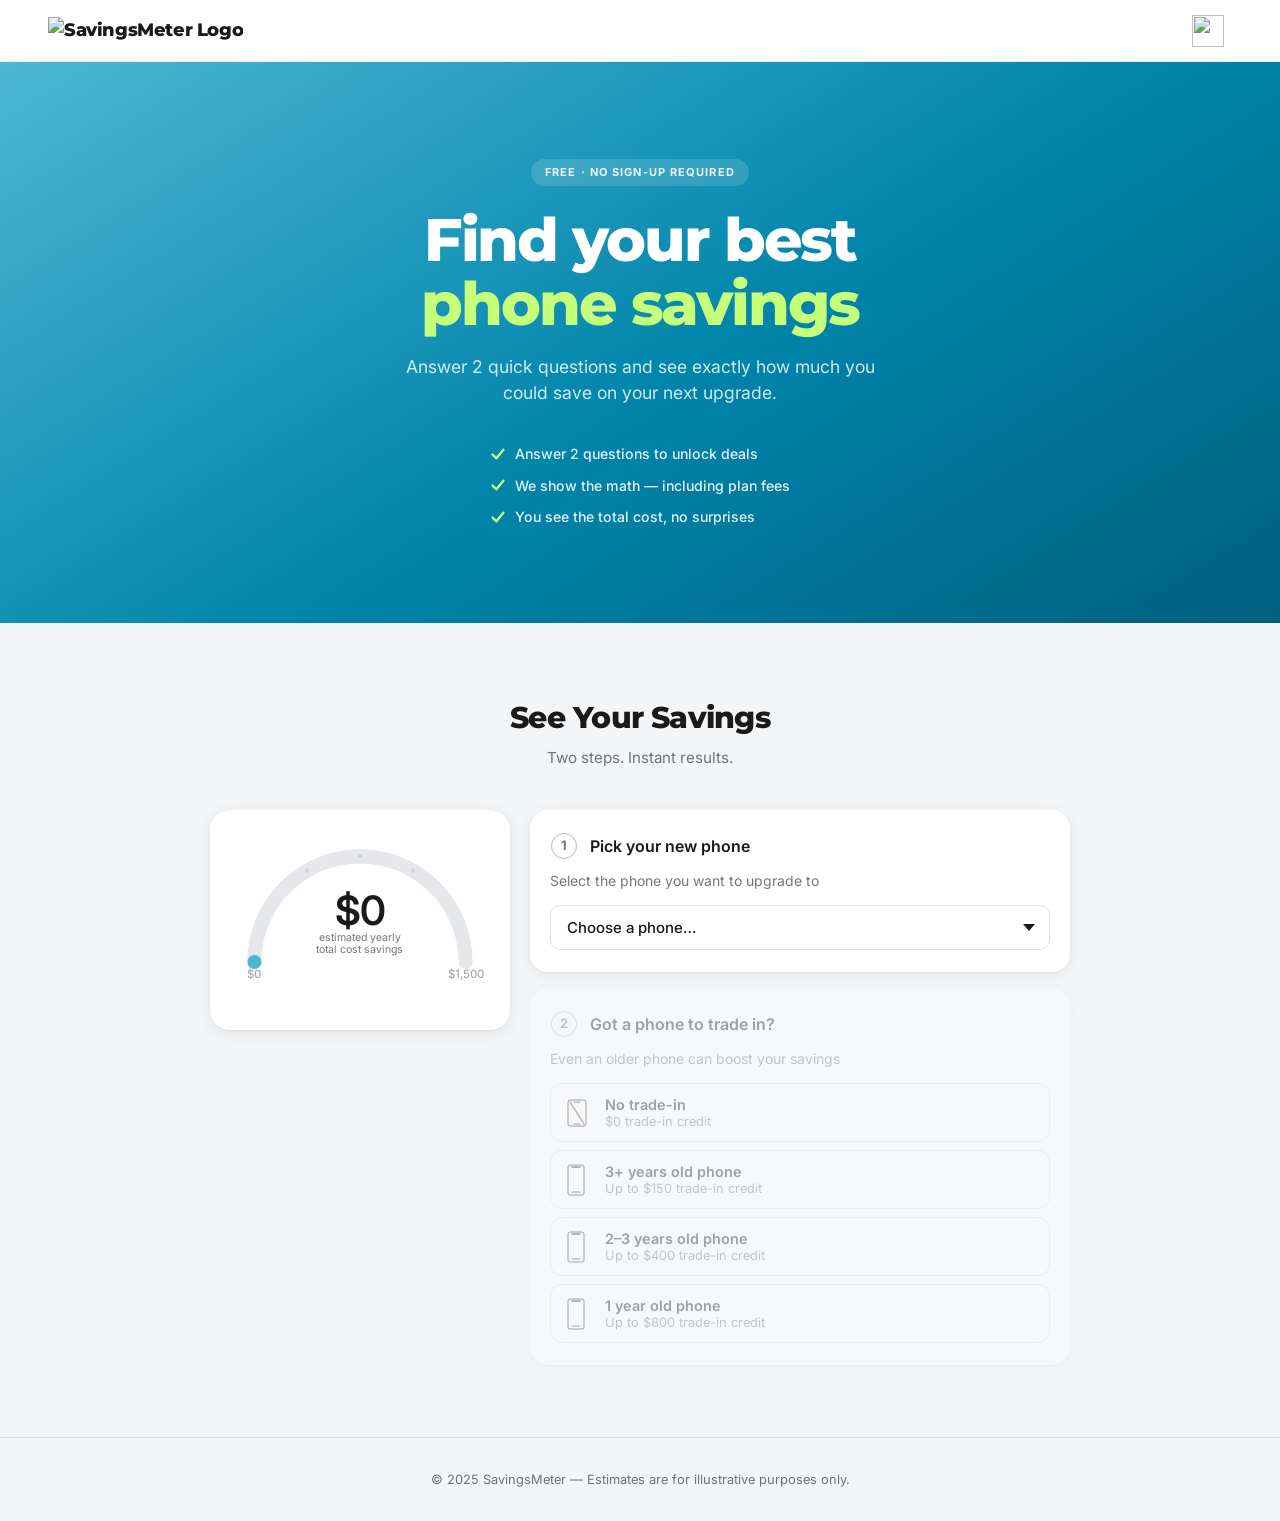
==== index.html @ 35123037 "Refactor index.html for clarity and maintainability" ====
<!DOCTYPE html>
<html lang="en">
<head>
  <meta charset="UTF-8">
  <meta name="viewport" content="width=device-width, initial-scale=1.0">
  <title>SavingsMeter — Find Your Best Phone Deal</title>
  <link href="https://fonts.googleapis.com/css2?family=Montserrat:wght@700;800&family=Inter:wght@400;500;600&display=swap" rel="stylesheet">
  <style>
    /* --- Reset & tokens -------------------------------------------------- */
    *, *::before, *::after { box-sizing: border-box; margin: 0; padding: 0; }

    :root {
      --color-blue-deep:   #006080;
      --color-blue-dark:   #0084aa;
      --color-blue-mid:    #279EC0;
      --color-blue-light:  #4CB7D5;
      --color-lime:        #c8ff7a;
      --color-ink:         #1a1a1a;
      --color-ink-muted:   rgba(26, 26, 26, 0.6);
      --color-ink-faint:   rgba(26, 26, 26, 0.38);
      --color-ink-border:  rgba(26, 26, 26, 0.3);
      --color-white:       #ffffff;
      --color-white-14:    rgba(255, 255, 255, 0.14);
      --color-white-82:    rgba(255, 255, 255, 0.82);
      --color-white-88:    rgba(255, 255, 255, 0.88);
      --color-white-90:    rgba(255, 255, 255, 0.9);
      --color-bg:          #f3f5f7;
      --color-border:      #dde0e6;
      --color-gray-200:    #e5e7eb;
      --color-gray-300:    #d1d5db;
      --color-red:         #cc4444;
      --color-amber:       #fbbf24;
      --color-trade-hover: #f0fafd;
      --color-trade-active:#eef8fc;
      --color-line-faint:  rgba(0, 0, 0, 0.07);
      --color-shadow:      rgba(0, 0, 0, 0.82);
      --shadow-card:       0 2px 16px rgba(0, 0, 0, 0.07), 0 1px 3px rgba(0, 0, 0, 0.04);
      --shadow-cta:        4px 8px 0 0 var(--color-shadow);
      --shadow-cta-hover:  4px 10px 0 0 var(--color-shadow);
      --shadow-cta-active: 2px 4px 0 0 var(--color-shadow);
      --radius-card:       20px;
      --radius-panel:      18px;
      --radius-btn:        40px;
    }

    html { scroll-behavior: smooth; }

    body {
      font-family: 'Inter', -apple-system, BlinkMacSystemFont, 'Segoe UI', sans-serif;
      background: var(--color-bg);
      color: var(--color-ink);
      line-height: 1.5;
      -webkit-font-smoothing: antialiased;
    }

    /* --- SVG sprite ------------------------------------------------------ */
    .svg-sprite {
      position: absolute;
      width: 0;
      height: 0;
      overflow: hidden;
    }

    /* --- Navbar ---------------------------------------------------------- */
    .navbar {
      position: sticky;
      top: 0;
      z-index: 100;
      height: 62px;
      background: var(--color-white-88);
      backdrop-filter: blur(18px);
      -webkit-backdrop-filter: blur(18px);
      border-bottom: 1px solid var(--color-line-faint);
      display: flex;
      align-items: center;
      justify-content: space-between;
      padding: 0 clamp(1.25rem, 5vw, 3rem);
    }

    .navbar-brand {
      font-family: 'Montserrat', sans-serif;
      font-weight: 800;
      font-size: 18px;
      color: var(--color-ink);
      text-decoration: none;
      letter-spacing: -0.4px;
    }

    .navbar-brand-img {
      max-width: 180px;
      width: 100%;
      display: inline-block;
      vertical-align: middle;
    }

    @media (min-width: 768px) {
      .navbar-brand-img { max-width: 230px; }
    }

    .navbar-menu {
      background: none;
      border: none;
      padding: 0 8px;
      cursor: pointer;
      text-decoration: none;
      transition: background 0.2s, transform 0.15s;
    }

    .navbar-menu:hover { transform: translateY(-1px); }

    .navbar-menu-icon {
      width: 32px;
      height: 32px;
      display: block;
    }

    /* --- Hero ------------------------------------------------------------ */
    .hero {
      background: linear-gradient(
        148deg,
        var(--color-blue-light) 0%,
        var(--color-blue-dark) 55%,
        var(--color-blue-deep) 100%
      );
      padding: clamp(3.5rem, 9vw, 6rem) clamp(1.25rem, 5vw, 3rem);
      text-align: center;
    }

    .hero-kicker {
      display: inline-block;
      background: var(--color-white-14);
      color: var(--color-white-90);
      font-size: 11px;
      font-weight: 700;
      letter-spacing: 0.1em;
      text-transform: uppercase;
      padding: 5px 14px;
      border-radius: 99px;
      margin-bottom: 1.4rem;
    }

    .hero-title {
      font-family: 'Montserrat', sans-serif;
      font-weight: 800;
      font-size: clamp(2.2rem, 6.5vw, 3.75rem);
      color: var(--color-white);
      letter-spacing: -0.035em;
      line-height: 1.07;
      margin-bottom: 1.1rem;
    }

    .hero-title-accent { color: var(--color-lime); }

    .hero-lede {
      font-size: clamp(0.95rem, 2.2vw, 1.1rem);
      color: var(--color-white-82);
      max-width: 480px;
      margin: 0 auto 2.25rem;
    }

    .hero-list {
      display: inline-flex;
      flex-direction: column;
      gap: 0.65rem;
      align-items: flex-start;
      list-style: none;
    }

    .hero-item {
      display: flex;
      align-items: center;
      gap: 10px;
      font-size: 0.88rem;
      font-weight: 500;
      color: var(--color-white-90);
    }

    .hero-item-icon {
      flex-shrink: 0;
      color: var(--color-lime);
    }

    .visually-hidden {
      position: absolute;
      width: 1px;
      height: 1px;
      padding: 0;
      margin: -1px;
      overflow: hidden;
      clip: rect(0, 0, 0, 0);
      white-space: nowrap;
      border: 0;
    }

    /* --- Calculator section --------------------------------------------- */
    .calculator {
      max-width: 940px;
      margin: 0 auto;
      padding: clamp(2.5rem, 6vw, 4.5rem) clamp(1.25rem, 4vw, 2.5rem);
    }

    .calculator-head {
      text-align: center;
      margin-bottom: 2.5rem;
    }

    .calculator-head h2 {
      font-family: 'Montserrat', sans-serif;
      font-weight: 800;
      font-size: clamp(1.4rem, 3.5vw, 1.9rem);
      color: var(--color-ink);
      letter-spacing: -0.025em;
      margin-bottom: 0.4rem;
    }

    .calculator-head p {
      font-size: 0.95rem;
      color: var(--color-ink-muted);
    }

    .calculator-grid {
      display: grid;
      grid-template-columns: 300px 1fr;
      gap: 1.25rem;
      align-items: start;
    }

    @media (max-width: 680px) {
      .calculator-grid { grid-template-columns: 1fr; }
    }

    /* --- Savings meter --------------------------------------------------- */
    .meter {
      position: relative;
      background: var(--color-white);
      border-radius: var(--radius-card);
      padding: 20px 18px 14px;
      box-shadow: var(--shadow-card);
      overflow: hidden;
    }

    .meter.is-pulsing::after {
      content: '';
      position: absolute;
      inset: 0;
      border-radius: var(--radius-card);
      pointer-events: none;
      box-shadow: inset 0 0 0 2px var(--color-blue-dark);
      animation: pulseRing 0.9s ease-out;
    }

    .meter svg { width: 100%; display: block; }

    #fillArc {
      stroke-dasharray: 0 377;
      transition: stroke-dasharray 0.9s cubic-bezier(0.34, 1.3, 0.5, 1);
    }

    .meter-num {
      font-family: 'Inter', sans-serif;
      font-size: 46px;
      font-weight: 600;
      fill: var(--color-ink);
      letter-spacing: -0.03em;
    }

    .meter-caption {
      font-family: 'Inter', sans-serif;
      font-size: 12px;
      fill: var(--color-ink-muted);
    }

    .meter-range {
      font-family: 'Inter', sans-serif;
      font-size: 13px;
      font-weight: 500;
      fill: var(--color-ink-faint);
    }

    .meter-footer {
      height: 36px;
      display: flex;
      align-items: center;
      justify-content: center;
    }

    .meter-badge {
      display: none;
      padding: 7px 16px;
      border-radius: 99px;
      background: var(--color-lime);
      color: var(--color-ink);
      font-size: 12px;
      font-weight: 700;
      letter-spacing: 0.01em;
    }

    .meter-badge.is-visible {
      display: inline-flex;
      align-items: center;
      gap: 6px;
      animation: pop 0.5s cubic-bezier(0.34, 1.56, 0.64, 1);
    }

    /* --- Step stack & panels --------------------------------------------- */
    .step-stack {
      display: flex;
      flex-direction: column;
      gap: 1rem;
    }

    .step {
      background: var(--color-white);
      border-radius: var(--radius-panel);
      padding: 22px 20px;
      box-shadow: var(--shadow-card);
      transition: opacity 0.3s, filter 0.3s;
    }

    .step.is-locked {
      opacity: 0.38;
      pointer-events: none;
      filter: saturate(0.35);
    }

    .step-head {
      display: flex;
      align-items: center;
      gap: 12px;
      margin-bottom: 10px;
    }

    .step-marker {
      width: 28px;
      height: 28px;
      flex-shrink: 0;
      display: flex;
      align-items: center;
      justify-content: center;
      color: var(--color-blue-dark);
    }

    .step-marker-num {
      width: 26px;
      height: 26px;
      border-radius: 50%;
      border: 1.5px solid var(--color-ink-border);
      display: flex;
      align-items: center;
      justify-content: center;
      font-size: 13px;
      font-weight: 700;
      color: var(--color-ink-muted);
    }

    .step-marker-check { display: none; }

    .step-marker.is-complete .step-marker-num { display: none; }
    .step-marker.is-complete .step-marker-check { display: block; }

    .step-title {
      font-size: 1rem;
      font-weight: 600;
      color: var(--color-ink);
    }

    .step-hint {
      font-size: 0.875rem;
      color: var(--color-ink-muted);
      margin-bottom: 14px;
    }

    .phone-select {
      width: 100%;
      font-size: 15px;
      padding: 12px 40px 12px 16px;
      border-radius: 10px;
      border: 1.5px solid var(--color-border);
      background: var(--color-white);
      color: var(--color-ink);
      font-family: 'Inter', sans-serif;
      font-weight: 500;
      cursor: pointer;
      appearance: none;
      background-image: url("data:image/svg+xml;charset=UTF-8,%3csvg xmlns='http://www.w3.org/2000/svg' width='12' height='7' viewBox='0 0 12 7'%3e%3cpath fill='%231a1a1a' d='M6 7L0 0h12z'/%3e%3c/svg%3e");
      background-repeat: no-repeat;
      background-position: right 14px center;
      transition: border-color 0.2s;
    }

    .phone-select:focus {
      border-color: var(--color-blue-dark);
      outline: none;
    }

    /* --- Trade-in options ------------------------------------------------ */
    .trade-list {
      display: flex;
      flex-direction: column;
      gap: 8px;
    }

    .trade-option {
      display: flex;
      align-items: center;
      gap: 16px;
      padding: 12px 16px;
      border: 1.5px solid var(--color-border);
      border-radius: 12px;
      background: var(--color-white);
      cursor: pointer;
      text-align: left;
      font-family: 'Inter', sans-serif;
      transition: border-color 0.18s, background 0.18s;
    }

    .trade-option:hover {
      border-color: var(--color-blue-mid);
      background: var(--color-trade-hover);
    }

    .trade-option.is-selected {
      border-color: var(--color-blue-dark);
      border-width: 2px;
      background: var(--color-trade-active);
    }

    .trade-option-icon {
      width: 22px;
      flex-shrink: 0;
      color: var(--color-ink);
    }

    .trade-option-icon svg {
      width: 18px;
      height: 32px;
      display: block;
    }

    .trade-option-icon--wide svg {
      width: 20px;
      height: 28px;
    }

    .trade-option-body {
      display: flex;
      flex-direction: column;
      gap: 1px;
    }

    .trade-option-title {
      font-size: 0.9rem;
      font-weight: 600;
      color: var(--color-ink);
    }

    .trade-option-meta {
      font-size: 0.8rem;
      color: var(--color-ink-muted);
    }

    /* --- CTA ------------------------------------------------------------- */
    .cta {
      display: none;
      width: 100%;
      padding: 17px 32px;
      background: var(--color-lime);
      color: var(--color-ink);
      border: none;
      border-radius: var(--radius-btn);
      font-family: 'Inter', sans-serif;
      font-size: 1.05rem;
      font-weight: 700;
      cursor: pointer;
      box-shadow: var(--shadow-cta);
      transition: transform 0.15s, box-shadow 0.15s;
    }

    .cta:hover {
      transform: translateY(-2px);
      box-shadow: var(--shadow-cta-hover);
    }

    .cta:active {
      transform: translateY(0);
      box-shadow: var(--shadow-cta-active);
    }

    .cta.is-visible {
      display: flex;
      align-items: center;
      justify-content: center;
      gap: 10px;
      animation: pop 0.5s cubic-bezier(0.34, 1.56, 0.64, 1);
    }

    .cta-icon {
      color: var(--color-ink);
    }

    /* --- Confetti & footer ----------------------------------------------- */
    .confetti {
      position: absolute;
      width: 8px;
      height: 8px;
      pointer-events: none;
      opacity: 0;
      border-radius: 2px;
    }

    .site-footer {
      border-top: 1px solid var(--color-border);
      padding: 2rem clamp(1.25rem, 5vw, 3rem);
      text-align: center;
      font-size: 0.8rem;
      color: var(--color-ink-muted);
    }

    /* --- Keyframes ------------------------------------------------------- */
    @keyframes pulseRing {
      0%   { opacity: 0; transform: scale(0.985); }
      30%  { opacity: 1; }
      100% { opacity: 0; transform: scale(1.01); }
    }

    @keyframes pop {
      0%   { transform: scale(0.6) translateY(6px); opacity: 0; }
      60%  { transform: scale(1.08) translateY(0); opacity: 1; }
      100% { transform: scale(1); opacity: 1; }
    }
  </style>
</head>
<body>

  <svg class="svg-sprite" xmlns="http://www.w3.org/2000/svg" aria-hidden="true" focusable="false">
    <symbol id="icon-hero-tick" viewBox="0 0 13 13" fill="none">
      <path d="M1.5 7L5 10.5L11.5 2.5" stroke="currentColor" stroke-width="2.2" stroke-linecap="round" stroke-linejoin="round"/>
    </symbol>
    <symbol id="icon-step-done" viewBox="0 0 27 28" fill="none">
      <circle cx="13.5" cy="14" r="12.5" stroke="currentColor" stroke-width="2"/>
      <path d="M8 14.5L12 18.5L19 10" stroke="currentColor" stroke-width="2.5" stroke-linecap="round" stroke-linejoin="round"/>
    </symbol>
    <symbol id="icon-phone-no" viewBox="0 0 20 28" fill="none">
      <rect x="1" y="1" width="18" height="26" rx="2" stroke="var(--color-ink)" stroke-width="1"/>
      <line x1="7" y1="25" x2="13" y2="25" stroke="var(--color-ink)" stroke-width="1" stroke-linecap="round"/>
      <line x1="7" y1="3" x2="13" y2="3" stroke="var(--color-ink)" stroke-width="1" stroke-linecap="round"/>
      <line x1="3" y1="3" x2="17" y2="25" stroke="var(--color-red)" stroke-width="1.5" stroke-linecap="round"/>
    </symbol>
    <symbol id="icon-phone" viewBox="0 0 18 32" fill="none">
      <rect x="1" y="1" width="16" height="30" rx="2" stroke="currentColor" stroke-width="1"/>
      <line x1="5" y1="28" x2="13" y2="28" stroke="currentColor" stroke-width="1" stroke-linecap="round"/>
      <line x1="5" y1="3" x2="13" y2="3" stroke="currentColor" stroke-width="1.5" stroke-linecap="round"/>
    </symbol>
    <symbol id="icon-cta-arrow" viewBox="0 0 24 24" fill="none">
      <path d="M5 12H19M19 12L13 6M19 12L13 18" stroke="currentColor" stroke-width="2.2" stroke-linecap="round" stroke-linejoin="round"/>
    </symbol>
  </svg>

  <nav class="navbar">
    <a href="#" class="navbar-brand">
      <img
        class="navbar-brand-img"
        src="assets/SOW-logo.svg"
        alt="SavingsMeter Logo"
      >
    </a>
    <button type="button" class="navbar-menu" id="menu-btn" aria-label="Open menu">
      <img class="navbar-menu-icon" src="assets/menu.svg" alt="">
    </button>
  </nav>

  <section class="hero">
    <p class="hero-kicker">Free &middot; No sign-up required</p>
    <h1 class="hero-title">
      Find your best<br><span class="hero-title-accent">phone savings</span>
    </h1>
    <p class="hero-lede">
      Answer 2 quick questions and see exactly how much you could save on your next upgrade.
    </p>
    <ul class="hero-list">
      <li class="hero-item">
        <svg class="hero-item-icon" width="14" height="14" aria-hidden="true"><use href="#icon-hero-tick"/></svg>
        Answer 2 questions to unlock deals
      </li>
      <li class="hero-item">
        <svg class="hero-item-icon" width="14" height="14" aria-hidden="true"><use href="#icon-hero-tick"/></svg>
        We show the math — including plan fees
      </li>
      <li class="hero-item">
        <svg class="hero-item-icon" width="14" height="14" aria-hidden="true"><use href="#icon-hero-tick"/></svg>
        You see the total cost, no surprises
      </li>
    </ul>
  </section>

  <section class="calculator" id="calculator">
    <header class="calculator-head">
      <h2>See Your Savings</h2>
      <p>Two steps. Instant results.</p>
    </header>

    <div class="calculator-grid">

      <div class="meter" id="meter">
        <svg viewBox="0 0 300 170" aria-label="Savings meter">
          <defs>
            <linearGradient id="arcGrad" x1="0%" y1="0%" x2="100%" y2="0%">
              <stop offset="0%"   stop-color="var(--color-blue-light)"/>
              <stop offset="40%"  stop-color="var(--color-blue-mid)"/>
              <stop offset="100%" stop-color="var(--color-blue-dark)"/>
            </linearGradient>
          </defs>
          <path d="M 30,150 A 120,120 0 0,1 270,150"
            fill="none" stroke="var(--color-gray-200)" stroke-width="16" stroke-linecap="round"/>
          <path id="fillArc" d="M 30,150 A 120,120 0 0,1 270,150"
            fill="none" stroke="url(#arcGrad)" stroke-width="16" stroke-linecap="round"/>
          <circle cx="90"  cy="46" r="2.5" fill="var(--color-gray-300)"/>
          <circle cx="150" cy="30" r="2.5" fill="var(--color-gray-300)"/>
          <circle cx="210" cy="46" r="2.5" fill="var(--color-gray-300)"/>
          <text id="meterNum" x="150" y="108" text-anchor="middle" class="meter-num">$0</text>
          <text x="150" y="126" text-anchor="middle" class="meter-caption">estimated yearly</text>
          <text x="150" y="140" text-anchor="middle" class="meter-caption">total cost savings</text>
          <text x="30"  y="168" text-anchor="middle" class="meter-range">$0</text>
          <text x="270" y="168" text-anchor="middle" class="meter-range">$1,500</text>
        </svg>
        <div class="meter-footer"><span class="meter-badge" id="meter-badge"></span></div>
      </div>

      <div class="step-stack">

        <section class="step" id="step-phone" aria-labelledby="step-phone-title">
          <div class="step-head">
            <div class="step-marker" id="phone-marker" aria-hidden="true">
              <span class="step-marker-num">1</span>
              <svg class="step-marker-check" width="27" height="28" aria-hidden="true"><use href="#icon-step-done"/></svg>
            </div>
            <h3 class="step-title" id="step-phone-title">Pick your new phone</h3>
          </div>
          <p class="step-hint">Select the phone you want to upgrade to</p>
          <label class="visually-hidden" for="phone-select">Choose a phone</label>
          <select class="phone-select" id="phone-select">
            <option value="" disabled selected>Choose a phone…</option>
            <option value="iphone16pro" data-base="180">Apple iPhone 16 Pro</option>
            <option value="iphone16"    data-base="140">Apple iPhone 16</option>
            <option value="s25ultra"    data-base="170">Samsung Galaxy S25 Ultra</option>
            <option value="s25"         data-base="130">Samsung Galaxy S25</option>
            <option value="pixel9"      data-base="120">Google Pixel 9</option>
          </select>
        </section>

        <section class="step is-locked" id="step-trade" aria-labelledby="step-trade-title">
          <div class="step-head">
            <div class="step-marker" id="trade-marker" aria-hidden="true">
              <span class="step-marker-num">2</span>
              <svg class="step-marker-check" width="27" height="28" aria-hidden="true"><use href="#icon-step-done"/></svg>
            </div>
            <h3 class="step-title" id="step-trade-title">Got a phone to trade in?</h3>
          </div>
          <p class="step-hint">Even an older phone can boost your savings</p>
          <div class="trade-list">
            <button type="button" class="trade-option" data-trade="none" data-value="0">
              <span class="trade-option-icon trade-option-icon--wide" aria-hidden="true">
                <svg><use href="#icon-phone-no"/></svg>
              </span>
              <span class="trade-option-body">
                <span class="trade-option-title">No trade-in</span>
                <span class="trade-option-meta">$0 trade-in credit</span>
              </span>
            </button>
            <button type="button" class="trade-option" data-trade="old" data-value="150">
              <span class="trade-option-icon" aria-hidden="true"><svg><use href="#icon-phone"/></svg></span>
              <span class="trade-option-body">
                <span class="trade-option-title">3+ years old phone</span>
                <span class="trade-option-meta">Up to $150 trade-in credit</span>
              </span>
            </button>
            <button type="button" class="trade-option" data-trade="mid" data-value="400">
              <span class="trade-option-icon" aria-hidden="true"><svg><use href="#icon-phone"/></svg></span>
              <span class="trade-option-body">
                <span class="trade-option-title">2–3 years old phone</span>
                <span class="trade-option-meta">Up to $400 trade-in credit</span>
              </span>
            </button>
            <button type="button" class="trade-option" data-trade="new" data-value="800">
              <span class="trade-option-icon" aria-hidden="true"><svg><use href="#icon-phone"/></svg></span>
              <span class="trade-option-body">
                <span class="trade-option-title">1 year old phone</span>
                <span class="trade-option-meta">Up to $800 trade-in credit</span>
              </span>
            </button>
          </div>
        </section>

        <button type="button" class="cta" id="cta">
          Unlock My Deals
          <svg class="cta-icon" width="22" height="22" aria-hidden="true"><use href="#icon-cta-arrow"/></svg>
        </button>

      </div>
    </div>
  </section>

  <footer class="site-footer">
    <p>&copy; 2025 SavingsMeter &mdash; Estimates are for illustrative purposes only.</p>
  </footer>

  <script>
    const MAX_SAVINGS = 1500;
    const ARC_LEN     = 377;

    const state = {
      phoneBase: 0,
      tradeIn:   null,
      step:      1
    };

    let displayed = 0;

    function calcSavings() {
      if (state.phoneBase === 0) return 0;
      const baseGap    = 240;
      const phoneBonus = state.phoneBase;
      const tradeBoost = state.tradeIn ? state.tradeIn / 3 : 0;
      const step1      = Math.round(baseGap + phoneBonus * 0.7);
      return state.tradeIn === null ? step1 : Math.round(step1 + tradeBoost);
    }

    function animateMeter(target) {
      const meterNum = document.getElementById('meterNum');
      const fillArc  = document.getElementById('fillArc');
      const meter    = document.getElementById('meter');

      meter.classList.remove('is-pulsing');
      void meter.offsetWidth;
      meter.classList.add('is-pulsing');

      const pct = Math.min(target / MAX_SAVINGS, 1);
      fillArc.style.strokeDasharray = (pct * ARC_LEN).toFixed(1) + ' ' + ARC_LEN;

      const from = displayed;
      const diff = target - from;
      const dur  = 900;
      const t0   = performance.now();

      function tick(now) {
        const p    = Math.min((now - t0) / dur, 1);
        const ease = 1 - Math.pow(1 - p, 3);
        meterNum.textContent = '$' + Math.round(from + diff * ease).toLocaleString();
        if (p < 1) requestAnimationFrame(tick);
        else displayed = target;
      }
      requestAnimationFrame(tick);

      setTimeout(() => triggerBadge(state.step), 400);
      spawnConfetti();
    }

    const BADGES = {
      1: 'Savings unlocked!',
      2: 'Trade-in boost activated'
    };

    function triggerBadge(step) {
      const el = document.getElementById('meter-badge');
      el.textContent = BADGES[step] || '';
      el.classList.remove('is-visible');
      void el.offsetWidth;
      el.classList.add('is-visible');
      setTimeout(() => el.classList.remove('is-visible'), 3000);
    }

    function spawnConfetti() {
      const meter = document.getElementById('meter');
      const cs = getComputedStyle(document.documentElement);
      const confettiColors = [
        '--color-blue-dark',
        '--color-lime',
        '--color-blue-light',
        '--color-ink',
        '--color-amber',
      ].map(t => cs.getPropertyValue(t).trim());

      for (let i = 0; i < 14; i++) {
        const c = document.createElement('div');
        c.className = 'confetti';
        c.style.background = confettiColors[i % confettiColors.length];
        c.style.left = (50 + (Math.random() - 0.5) * 20) + '%';
        c.style.top  = '55%';
        meter.appendChild(c);

        const dx  = (Math.random() - 0.5) * 280;
        const dy  = -80 - Math.random() * 60;
        const rot = (Math.random() - 0.5) * 540;

        c.animate([
          { transform: 'translate(0,0) rotate(0deg)', opacity: 1 },
          { transform: `translate(${dx}px,${dy}px) rotate(${rot}deg)`, opacity: 0 }
        ], { duration: 900 + Math.random() * 400, easing: 'cubic-bezier(.2,.7,.3,1)' });

        setTimeout(() => c.remove(), 1400);
      }
    }

    function advanceStep(to) {
      state.step = to;
      if (to === 2) {
        document.getElementById('phone-marker').classList.add('is-complete');
        document.getElementById('step-trade').classList.remove('is-locked');
      }
      if (to === 3) {
        document.getElementById('trade-marker').classList.add('is-complete');
        document.getElementById('cta').classList.add('is-visible');
      }
    }

    document.getElementById('phone-select').addEventListener('change', function () {
      state.phoneBase = +this.options[this.selectedIndex].dataset.base;
      animateMeter(calcSavings());
      if (state.step === 1) setTimeout(() => advanceStep(2), 600);
    });

    document.querySelectorAll('.trade-option').forEach(btn => {
      btn.addEventListener('click', function () {
        document.querySelectorAll('.trade-option').forEach(b => b.classList.remove('is-selected'));
        this.classList.add('is-selected');
        state.tradeIn = +this.dataset.value;
        animateMeter(calcSavings());
        if (state.step === 2) setTimeout(() => advanceStep(3), 600);
      });
    });
  </script>
</body>
</html>
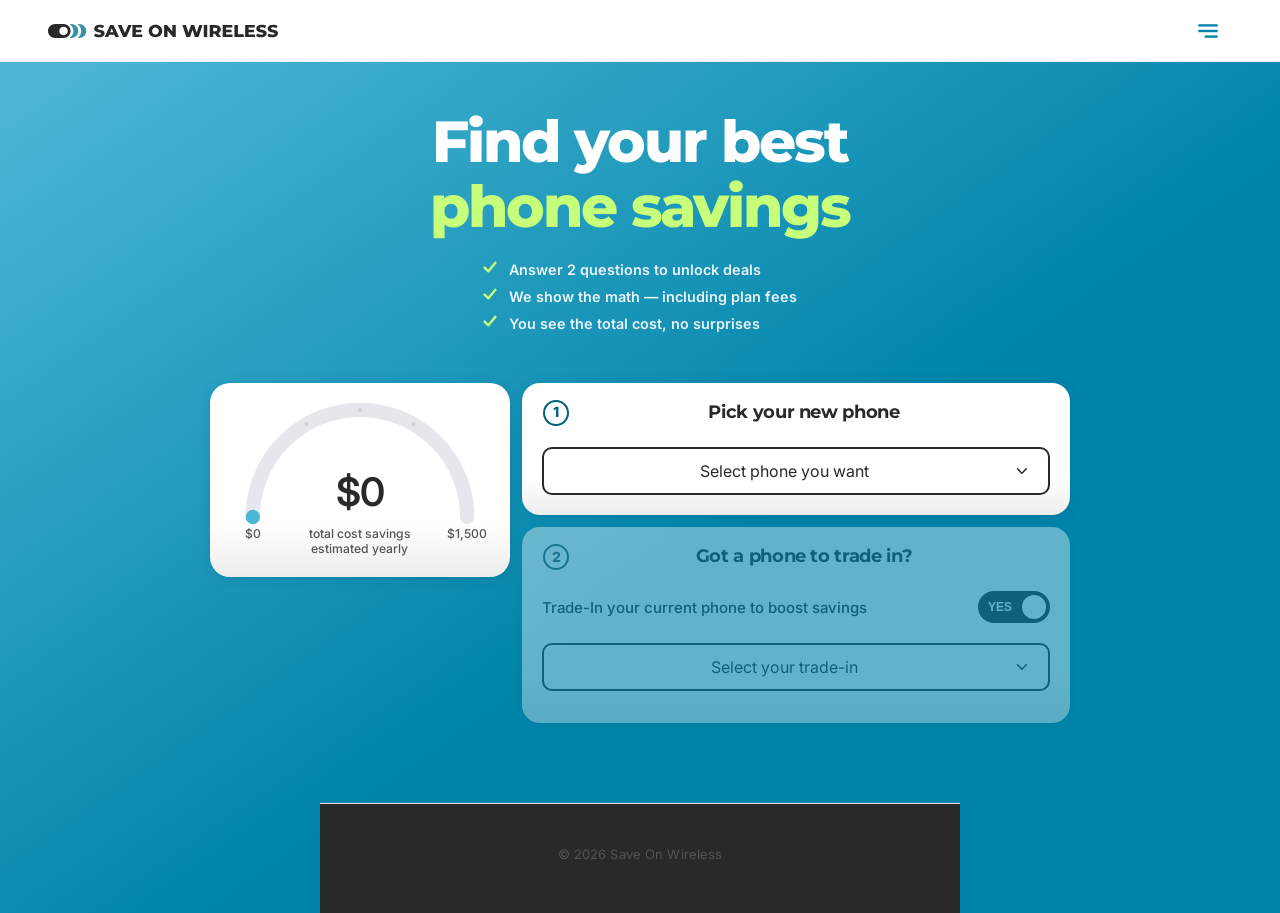
==== commit 74a8fe43: "updated colorsN" ====
--- a/index.html
+++ b/index.html
@@ -3,532 +3,9 @@
 <head>
   <meta charset="UTF-8">
   <meta name="viewport" content="width=device-width, initial-scale=1.0">
-  <title>SavingsMeter — Find Your Best Phone Deal</title>
+  <title>Find Your Best Phone Deal</title>
   <link href="https://fonts.googleapis.com/css2?family=Montserrat:wght@700;800&family=Inter:wght@400;500;600&display=swap" rel="stylesheet">
-  <style>
-    /* --- Reset & tokens -------------------------------------------------- */
-    *, *::before, *::after { box-sizing: border-box; margin: 0; padding: 0; }
-
-    :root {
-      --color-blue-deep:   #006080;
-      --color-blue-dark:   #0084aa;
-      --color-blue-mid:    #279EC0;
-      --color-blue-light:  #4CB7D5;
-      --color-lime:        #c8ff7a;
-      --color-ink:         #1a1a1a;
-      --color-ink-muted:   rgba(26, 26, 26, 0.6);
-      --color-ink-faint:   rgba(26, 26, 26, 0.38);
-      --color-ink-border:  rgba(26, 26, 26, 0.3);
-      --color-white:       #ffffff;
-      --color-white-14:    rgba(255, 255, 255, 0.14);
-      --color-white-82:    rgba(255, 255, 255, 0.82);
-      --color-white-88:    rgba(255, 255, 255, 0.88);
-      --color-white-90:    rgba(255, 255, 255, 0.9);
-      --color-bg:          #f3f5f7;
-      --color-border:      #dde0e6;
-      --color-gray-200:    #e5e7eb;
-      --color-gray-300:    #d1d5db;
-      --color-red:         #cc4444;
-      --color-amber:       #fbbf24;
-      --color-trade-hover: #f0fafd;
-      --color-trade-active:#eef8fc;
-      --color-line-faint:  rgba(0, 0, 0, 0.07);
-      --color-shadow:      rgba(0, 0, 0, 0.82);
-      --shadow-card:       0 2px 16px rgba(0, 0, 0, 0.07), 0 1px 3px rgba(0, 0, 0, 0.04);
-      --shadow-cta:        4px 8px 0 0 var(--color-shadow);
-      --shadow-cta-hover:  4px 10px 0 0 var(--color-shadow);
-      --shadow-cta-active: 2px 4px 0 0 var(--color-shadow);
-      --radius-card:       20px;
-      --radius-panel:      18px;
-      --radius-btn:        40px;
-    }
-
-    html { scroll-behavior: smooth; }
-
-    body {
-      font-family: 'Inter', -apple-system, BlinkMacSystemFont, 'Segoe UI', sans-serif;
-      background: var(--color-bg);
-      color: var(--color-ink);
-      line-height: 1.5;
-      -webkit-font-smoothing: antialiased;
-    }
-
-    /* --- SVG sprite ------------------------------------------------------ */
-    .svg-sprite {
-      position: absolute;
-      width: 0;
-      height: 0;
-      overflow: hidden;
-    }
-
-    /* --- Navbar ---------------------------------------------------------- */
-    .navbar {
-      position: sticky;
-      top: 0;
-      z-index: 100;
-      height: 62px;
-      background: var(--color-white-88);
-      backdrop-filter: blur(18px);
-      -webkit-backdrop-filter: blur(18px);
-      border-bottom: 1px solid var(--color-line-faint);
-      display: flex;
-      align-items: center;
-      justify-content: space-between;
-      padding: 0 clamp(1.25rem, 5vw, 3rem);
-    }
-
-    .navbar-brand {
-      font-family: 'Montserrat', sans-serif;
-      font-weight: 800;
-      font-size: 18px;
-      color: var(--color-ink);
-      text-decoration: none;
-      letter-spacing: -0.4px;
-    }
-
-    .navbar-brand-img {
-      max-width: 180px;
-      width: 100%;
-      display: inline-block;
-      vertical-align: middle;
-    }
-
-    @media (min-width: 768px) {
-      .navbar-brand-img { max-width: 230px; }
-    }
-
-    .navbar-menu {
-      background: none;
-      border: none;
-      padding: 0 8px;
-      cursor: pointer;
-      text-decoration: none;
-      transition: background 0.2s, transform 0.15s;
-    }
-
-    .navbar-menu:hover { transform: translateY(-1px); }
-
-    .navbar-menu-icon {
-      width: 32px;
-      height: 32px;
-      display: block;
-    }
-
-    /* --- Hero ------------------------------------------------------------ */
-    .hero {
-      background: linear-gradient(
-        148deg,
-        var(--color-blue-light) 0%,
-        var(--color-blue-dark) 55%,
-        var(--color-blue-deep) 100%
-      );
-      padding: clamp(3.5rem, 9vw, 6rem) clamp(1.25rem, 5vw, 3rem);
-      text-align: center;
-    }
-
-    .hero-kicker {
-      display: inline-block;
-      background: var(--color-white-14);
-      color: var(--color-white-90);
-      font-size: 11px;
-      font-weight: 700;
-      letter-spacing: 0.1em;
-      text-transform: uppercase;
-      padding: 5px 14px;
-      border-radius: 99px;
-      margin-bottom: 1.4rem;
-    }
-
-    .hero-title {
-      font-family: 'Montserrat', sans-serif;
-      font-weight: 800;
-      font-size: clamp(2.2rem, 6.5vw, 3.75rem);
-      color: var(--color-white);
-      letter-spacing: -0.035em;
-      line-height: 1.07;
-      margin-bottom: 1.1rem;
-    }
-
-    .hero-title-accent { color: var(--color-lime); }
-
-    .hero-lede {
-      font-size: clamp(0.95rem, 2.2vw, 1.1rem);
-      color: var(--color-white-82);
-      max-width: 480px;
-      margin: 0 auto 2.25rem;
-    }
-
-    .hero-list {
-      display: inline-flex;
-      flex-direction: column;
-      gap: 0.65rem;
-      align-items: flex-start;
-      list-style: none;
-    }
-
-    .hero-item {
-      display: flex;
-      align-items: center;
-      gap: 10px;
-      font-size: 0.88rem;
-      font-weight: 500;
-      color: var(--color-white-90);
-    }
-
-    .hero-item-icon {
-      flex-shrink: 0;
-      color: var(--color-lime);
-    }
-
-    .visually-hidden {
-      position: absolute;
-      width: 1px;
-      height: 1px;
-      padding: 0;
-      margin: -1px;
-      overflow: hidden;
-      clip: rect(0, 0, 0, 0);
-      white-space: nowrap;
-      border: 0;
-    }
-
-    /* --- Calculator section --------------------------------------------- */
-    .calculator {
-      max-width: 940px;
-      margin: 0 auto;
-      padding: clamp(2.5rem, 6vw, 4.5rem) clamp(1.25rem, 4vw, 2.5rem);
-    }
-
-    .calculator-head {
-      text-align: center;
-      margin-bottom: 2.5rem;
-    }
-
-    .calculator-head h2 {
-      font-family: 'Montserrat', sans-serif;
-      font-weight: 800;
-      font-size: clamp(1.4rem, 3.5vw, 1.9rem);
-      color: var(--color-ink);
-      letter-spacing: -0.025em;
-      margin-bottom: 0.4rem;
-    }
-
-    .calculator-head p {
-      font-size: 0.95rem;
-      color: var(--color-ink-muted);
-    }
-
-    .calculator-grid {
-      display: grid;
-      grid-template-columns: 300px 1fr;
-      gap: 1.25rem;
-      align-items: start;
-    }
-
-    @media (max-width: 680px) {
-      .calculator-grid { grid-template-columns: 1fr; }
-    }
-
-    /* --- Savings meter --------------------------------------------------- */
-    .meter {
-      position: relative;
-      background: var(--color-white);
-      border-radius: var(--radius-card);
-      padding: 20px 18px 14px;
-      box-shadow: var(--shadow-card);
-      overflow: hidden;
-    }
-
-    .meter.is-pulsing::after {
-      content: '';
-      position: absolute;
-      inset: 0;
-      border-radius: var(--radius-card);
-      pointer-events: none;
-      box-shadow: inset 0 0 0 2px var(--color-blue-dark);
-      animation: pulseRing 0.9s ease-out;
-    }
-
-    .meter svg { width: 100%; display: block; }
-
-    #fillArc {
-      stroke-dasharray: 0 377;
-      transition: stroke-dasharray 0.9s cubic-bezier(0.34, 1.3, 0.5, 1);
-    }
-
-    .meter-num {
-      font-family: 'Inter', sans-serif;
-      font-size: 46px;
-      font-weight: 600;
-      fill: var(--color-ink);
-      letter-spacing: -0.03em;
-    }
-
-    .meter-caption {
-      font-family: 'Inter', sans-serif;
-      font-size: 12px;
-      fill: var(--color-ink-muted);
-    }
-
-    .meter-range {
-      font-family: 'Inter', sans-serif;
-      font-size: 13px;
-      font-weight: 500;
-      fill: var(--color-ink-faint);
-    }
-
-    .meter-footer {
-      height: 36px;
-      display: flex;
-      align-items: center;
-      justify-content: center;
-    }
-
-    .meter-badge {
-      display: none;
-      padding: 7px 16px;
-      border-radius: 99px;
-      background: var(--color-lime);
-      color: var(--color-ink);
-      font-size: 12px;
-      font-weight: 700;
-      letter-spacing: 0.01em;
-    }
-
-    .meter-badge.is-visible {
-      display: inline-flex;
-      align-items: center;
-      gap: 6px;
-      animation: pop 0.5s cubic-bezier(0.34, 1.56, 0.64, 1);
-    }
-
-    /* --- Step stack & panels --------------------------------------------- */
-    .step-stack {
-      display: flex;
-      flex-direction: column;
-      gap: 1rem;
-    }
-
-    .step {
-      background: var(--color-white);
-      border-radius: var(--radius-panel);
-      padding: 22px 20px;
-      box-shadow: var(--shadow-card);
-      transition: opacity 0.3s, filter 0.3s;
-    }
-
-    .step.is-locked {
-      opacity: 0.38;
-      pointer-events: none;
-      filter: saturate(0.35);
-    }
-
-    .step-head {
-      display: flex;
-      align-items: center;
-      gap: 12px;
-      margin-bottom: 10px;
-    }
-
-    .step-marker {
-      width: 28px;
-      height: 28px;
-      flex-shrink: 0;
-      display: flex;
-      align-items: center;
-      justify-content: center;
-      color: var(--color-blue-dark);
-    }
-
-    .step-marker-num {
-      width: 26px;
-      height: 26px;
-      border-radius: 50%;
-      border: 1.5px solid var(--color-ink-border);
-      display: flex;
-      align-items: center;
-      justify-content: center;
-      font-size: 13px;
-      font-weight: 700;
-      color: var(--color-ink-muted);
-    }
-
-    .step-marker-check { display: none; }
-
-    .step-marker.is-complete .step-marker-num { display: none; }
-    .step-marker.is-complete .step-marker-check { display: block; }
-
-    .step-title {
-      font-size: 1rem;
-      font-weight: 600;
-      color: var(--color-ink);
-    }
-
-    .step-hint {
-      font-size: 0.875rem;
-      color: var(--color-ink-muted);
-      margin-bottom: 14px;
-    }
-
-    .phone-select {
-      width: 100%;
-      font-size: 15px;
-      padding: 12px 40px 12px 16px;
-      border-radius: 10px;
-      border: 1.5px solid var(--color-border);
-      background: var(--color-white);
-      color: var(--color-ink);
-      font-family: 'Inter', sans-serif;
-      font-weight: 500;
-      cursor: pointer;
-      appearance: none;
-      background-image: url("data:image/svg+xml;charset=UTF-8,%3csvg xmlns='http://www.w3.org/2000/svg' width='12' height='7' viewBox='0 0 12 7'%3e%3cpath fill='%231a1a1a' d='M6 7L0 0h12z'/%3e%3c/svg%3e");
-      background-repeat: no-repeat;
-      background-position: right 14px center;
-      transition: border-color 0.2s;
-    }
-
-    .phone-select:focus {
-      border-color: var(--color-blue-dark);
-      outline: none;
-    }
-
-    /* --- Trade-in options ------------------------------------------------ */
-    .trade-list {
-      display: flex;
-      flex-direction: column;
-      gap: 8px;
-    }
-
-    .trade-option {
-      display: flex;
-      align-items: center;
-      gap: 16px;
-      padding: 12px 16px;
-      border: 1.5px solid var(--color-border);
-      border-radius: 12px;
-      background: var(--color-white);
-      cursor: pointer;
-      text-align: left;
-      font-family: 'Inter', sans-serif;
-      transition: border-color 0.18s, background 0.18s;
-    }
-
-    .trade-option:hover {
-      border-color: var(--color-blue-mid);
-      background: var(--color-trade-hover);
-    }
-
-    .trade-option.is-selected {
-      border-color: var(--color-blue-dark);
-      border-width: 2px;
-      background: var(--color-trade-active);
-    }
-
-    .trade-option-icon {
-      width: 22px;
-      flex-shrink: 0;
-      color: var(--color-ink);
-    }
-
-    .trade-option-icon svg {
-      width: 18px;
-      height: 32px;
-      display: block;
-    }
-
-    .trade-option-icon--wide svg {
-      width: 20px;
-      height: 28px;
-    }
-
-    .trade-option-body {
-      display: flex;
-      flex-direction: column;
-      gap: 1px;
-    }
-
-    .trade-option-title {
-      font-size: 0.9rem;
-      font-weight: 600;
-      color: var(--color-ink);
-    }
-
-    .trade-option-meta {
-      font-size: 0.8rem;
-      color: var(--color-ink-muted);
-    }
-
-    /* --- CTA ------------------------------------------------------------- */
-    .cta {
-      display: none;
-      width: 100%;
-      padding: 17px 32px;
-      background: var(--color-lime);
-      color: var(--color-ink);
-      border: none;
-      border-radius: var(--radius-btn);
-      font-family: 'Inter', sans-serif;
-      font-size: 1.05rem;
-      font-weight: 700;
-      cursor: pointer;
-      box-shadow: var(--shadow-cta);
-      transition: transform 0.15s, box-shadow 0.15s;
-    }
-
-    .cta:hover {
-      transform: translateY(-2px);
-      box-shadow: var(--shadow-cta-hover);
-    }
-
-    .cta:active {
-      transform: translateY(0);
-      box-shadow: var(--shadow-cta-active);
-    }
-
-    .cta.is-visible {
-      display: flex;
-      align-items: center;
-      justify-content: center;
-      gap: 10px;
-      animation: pop 0.5s cubic-bezier(0.34, 1.56, 0.64, 1);
-    }
-
-    .cta-icon {
-      color: var(--color-ink);
-    }
-
-    /* --- Confetti & footer ----------------------------------------------- */
-    .confetti {
-      position: absolute;
-      width: 8px;
-      height: 8px;
-      pointer-events: none;
-      opacity: 0;
-      border-radius: 2px;
-    }
-
-    .site-footer {
-      border-top: 1px solid var(--color-border);
-      padding: 2rem clamp(1.25rem, 5vw, 3rem);
-      text-align: center;
-      font-size: 0.8rem;
-      color: var(--color-ink-muted);
-    }
-
-    /* --- Keyframes ------------------------------------------------------- */
-    @keyframes pulseRing {
-      0%   { opacity: 0; transform: scale(0.985); }
-      30%  { opacity: 1; }
-      100% { opacity: 0; transform: scale(1.01); }
-    }
-
-    @keyframes pop {
-      0%   { transform: scale(0.6) translateY(6px); opacity: 0; }
-      60%  { transform: scale(1.08) translateY(0); opacity: 1; }
-      100% { transform: scale(1); opacity: 1; }
-    }
-  </style>
+  <link rel="stylesheet" href="styles.css">
 </head>
 <body>
 
@@ -570,13 +47,9 @@
   </nav>
 
   <section class="hero">
-    <p class="hero-kicker">Free &middot; No sign-up required</p>
     <h1 class="hero-title">
       Find your best<br><span class="hero-title-accent">phone savings</span>
     </h1>
-    <p class="hero-lede">
-      Answer 2 quick questions and see exactly how much you could save on your next upgrade.
-    </p>
     <ul class="hero-list">
       <li class="hero-item">
         <svg class="hero-item-icon" width="14" height="14" aria-hidden="true"><use href="#icon-hero-tick"/></svg>
@@ -594,15 +67,11 @@
   </section>
 
   <section class="calculator" id="calculator">
-    <header class="calculator-head">
-      <h2>See Your Savings</h2>
-      <p>Two steps. Instant results.</p>
-    </header>
 
     <div class="calculator-grid">
 
       <div class="meter" id="meter">
-        <svg viewBox="0 0 300 170" aria-label="Savings meter">
+        <svg viewBox="0 0 300 200" aria-label="Savings meter">
           <defs>
             <linearGradient id="arcGrad" x1="0%" y1="0%" x2="100%" y2="0%">
               <stop offset="0%"   stop-color="var(--color-blue-light)"/>
@@ -617,34 +86,34 @@
           <circle cx="90"  cy="46" r="2.5" fill="var(--color-gray-300)"/>
           <circle cx="150" cy="30" r="2.5" fill="var(--color-gray-300)"/>
           <circle cx="210" cy="46" r="2.5" fill="var(--color-gray-300)"/>
-          <text id="meterNum" x="150" y="108" text-anchor="middle" class="meter-num">$0</text>
-          <text x="150" y="126" text-anchor="middle" class="meter-caption">estimated yearly</text>
-          <text x="150" y="140" text-anchor="middle" class="meter-caption">total cost savings</text>
-          <text x="30"  y="168" text-anchor="middle" class="meter-range">$0</text>
-          <text x="270" y="168" text-anchor="middle" class="meter-range">$1,500</text>
+          <text id="meterNum" x="150" y="138" text-anchor="middle" class="meter-num">$0</text>
+          <text x="150" y="190" text-anchor="middle" class="meter-caption">estimated yearly</text>
+          <text x="150" y="174" text-anchor="middle" class="meter-caption">total cost savings</text>
+          <text x="30"  y="174" text-anchor="middle" class="meter-range">$0</text>
+          <text x="270" y="174" text-anchor="middle" class="meter-range">$1,500</text>
         </svg>
-        <div class="meter-footer"><span class="meter-badge" id="meter-badge"></span></div>
       </div>
-
       <div class="step-stack">
-
         <section class="step" id="step-phone" aria-labelledby="step-phone-title">
           <div class="step-head">
             <div class="step-marker" id="phone-marker" aria-hidden="true">
               <span class="step-marker-num">1</span>
-              <svg class="step-marker-check" width="27" height="28" aria-hidden="true"><use href="#icon-step-done"/></svg>
+              <img src="assets/icon_step_done.svg" alt="" class="step-marker-check" width="27" height="28" aria-hidden="true">
+        
             </div>
             <h3 class="step-title" id="step-phone-title">Pick your new phone</h3>
+      
           </div>
-          <p class="step-hint">Select the phone you want to upgrade to</p>
-          <label class="visually-hidden" for="phone-select">Choose a phone</label>
+          <label class="visually-hidden" for="phone-select">Select phone you want</label>
           <select class="phone-select" id="phone-select">
-            <option value="" disabled selected>Choose a phone…</option>
-            <option value="iphone16pro" data-base="180">Apple iPhone 16 Pro</option>
-            <option value="iphone16"    data-base="140">Apple iPhone 16</option>
-            <option value="s25ultra"    data-base="170">Samsung Galaxy S25 Ultra</option>
-            <option value="s25"         data-base="130">Samsung Galaxy S25</option>
-            <option value="pixel9"      data-base="120">Google Pixel 9</option>
+            <option value="" disabled selected>Select phone you want</option>
+            <option value="iphone17pro" data-base="180">Apple iPhone 17 Pro</option>
+            <option value="iphone16promax"    data-base="140">Apple iPhone 17 Pro Max</option>
+            <option value="iphone17"    data-base="140">Apple iPhone 17</option>
+            <option value="iphone17e"    data-base="140">Apple iPhone 17e</option>
+            <option value="s26plus"    data-base="170">Samsung Galaxy S26+</option>
+            <option value="s26"         data-base="130">Samsung Galaxy S26</option>
+            <option value="s26ultra"      data-base="120">Samsung Galaxy S26 Ultra</option>
           </select>
         </section>
 
@@ -652,42 +121,32 @@
           <div class="step-head">
             <div class="step-marker" id="trade-marker" aria-hidden="true">
               <span class="step-marker-num">2</span>
-              <svg class="step-marker-check" width="27" height="28" aria-hidden="true"><use href="#icon-step-done"/></svg>
+              <img src="assets/icon_step_done.svg" alt="" class="step-marker-check" width="27" height="28" aria-hidden="true">
             </div>
             <h3 class="step-title" id="step-trade-title">Got a phone to trade in?</h3>
           </div>
-          <p class="step-hint">Even an older phone can boost your savings</p>
-          <div class="trade-list">
-            <button type="button" class="trade-option" data-trade="none" data-value="0">
-              <span class="trade-option-icon trade-option-icon--wide" aria-hidden="true">
-                <svg><use href="#icon-phone-no"/></svg>
-              </span>
-              <span class="trade-option-body">
-                <span class="trade-option-title">No trade-in</span>
-                <span class="trade-option-meta">$0 trade-in credit</span>
-              </span>
-            </button>
-            <button type="button" class="trade-option" data-trade="old" data-value="150">
-              <span class="trade-option-icon" aria-hidden="true"><svg><use href="#icon-phone"/></svg></span>
-              <span class="trade-option-body">
-                <span class="trade-option-title">3+ years old phone</span>
-                <span class="trade-option-meta">Up to $150 trade-in credit</span>
-              </span>
-            </button>
-            <button type="button" class="trade-option" data-trade="mid" data-value="400">
-              <span class="trade-option-icon" aria-hidden="true"><svg><use href="#icon-phone"/></svg></span>
-              <span class="trade-option-body">
-                <span class="trade-option-title">2–3 years old phone</span>
-                <span class="trade-option-meta">Up to $400 trade-in credit</span>
-              </span>
-            </button>
-            <button type="button" class="trade-option" data-trade="new" data-value="800">
-              <span class="trade-option-icon" aria-hidden="true"><svg><use href="#icon-phone"/></svg></span>
-              <span class="trade-option-body">
-                <span class="trade-option-title">1 year old phone</span>
-                <span class="trade-option-meta">Up to $800 trade-in credit</span>
-              </span>
-            </button>
+          <div class="trade-in-content">
+            <div class="trade-toggle-row">
+              <span class="trade-toggle-label">Trade-In your current phone to boost savings</span>
+              <button type="button" class="trade-toggle" id="trade-toggle" role="switch" aria-checked="true">
+                <span class="trade-toggle-text">YES</span>
+                <span class="trade-toggle-knob"></span>
+              </button>
+            </div>
+            <label class="visually-hidden" for="trade-select">Select your trade-in phone age</label>
+            <select class="phone-select" id="trade-select">
+              <option value="" disabled selected>Select your trade-in</option>
+              <option value="150">iPhone 13</option>
+              <option value="400">iPhone 13 Pro</option>
+              <option value="400">iPhone 16 Pro</option>
+              <option value="400">iPhone 16 Pro Max</option>
+              <option value="400">iPhone 15 Pro</option>
+              <option value="400">iPhone 15</option>
+              <option value="400">Samsung Galaxy S25+</option>
+              <option value="400">Samsung Galaxy S25</option>
+              <option value="400">Samsung Galaxy S26 Ultra</option>
+            </select>
+            <div class="meter-footer" style="min-height: 0;"><span class="meter-badge" id="meter-badge"><img src="assets/ico_savings.svg" alt="" aria-hidden="true" class="meter-badge-icon"><span id="meter-badge-text">Savings unlocked</span></span></div>
           </div>
         </section>
 
@@ -701,133 +160,9 @@
   </section>
 
   <footer class="site-footer">
-    <p>&copy; 2025 SavingsMeter &mdash; Estimates are for illustrative purposes only.</p>
+    <p>&copy; 2026 Save On Wireless</p>
   </footer>
 
-  <script>
-    const MAX_SAVINGS = 1500;
-    const ARC_LEN     = 377;
-
-    const state = {
-      phoneBase: 0,
-      tradeIn:   null,
-      step:      1
-    };
-
-    let displayed = 0;
-
-    function calcSavings() {
-      if (state.phoneBase === 0) return 0;
-      const baseGap    = 240;
-      const phoneBonus = state.phoneBase;
-      const tradeBoost = state.tradeIn ? state.tradeIn / 3 : 0;
-      const step1      = Math.round(baseGap + phoneBonus * 0.7);
-      return state.tradeIn === null ? step1 : Math.round(step1 + tradeBoost);
-    }
-
-    function animateMeter(target) {
-      const meterNum = document.getElementById('meterNum');
-      const fillArc  = document.getElementById('fillArc');
-      const meter    = document.getElementById('meter');
-
-      meter.classList.remove('is-pulsing');
-      void meter.offsetWidth;
-      meter.classList.add('is-pulsing');
-
-      const pct = Math.min(target / MAX_SAVINGS, 1);
-      fillArc.style.strokeDasharray = (pct * ARC_LEN).toFixed(1) + ' ' + ARC_LEN;
-
-      const from = displayed;
-      const diff = target - from;
-      const dur  = 900;
-      const t0   = performance.now();
-
-      function tick(now) {
-        const p    = Math.min((now - t0) / dur, 1);
-        const ease = 1 - Math.pow(1 - p, 3);
-        meterNum.textContent = '$' + Math.round(from + diff * ease).toLocaleString();
-        if (p < 1) requestAnimationFrame(tick);
-        else displayed = target;
-      }
-      requestAnimationFrame(tick);
-
-      setTimeout(() => triggerBadge(state.step), 400);
-      spawnConfetti();
-    }
-
-    const BADGES = {
-      1: 'Savings unlocked!',
-      2: 'Trade-in boost activated'
-    };
-
-    function triggerBadge(step) {
-      const el = document.getElementById('meter-badge');
-      el.textContent = BADGES[step] || '';
-      el.classList.remove('is-visible');
-      void el.offsetWidth;
-      el.classList.add('is-visible');
-      setTimeout(() => el.classList.remove('is-visible'), 3000);
-    }
-
-    function spawnConfetti() {
-      const meter = document.getElementById('meter');
-      const cs = getComputedStyle(document.documentElement);
-      const confettiColors = [
-        '--color-blue-dark',
-        '--color-lime',
-        '--color-blue-light',
-        '--color-ink',
-        '--color-amber',
-      ].map(t => cs.getPropertyValue(t).trim());
-
-      for (let i = 0; i < 14; i++) {
-        const c = document.createElement('div');
-        c.className = 'confetti';
-        c.style.background = confettiColors[i % confettiColors.length];
-        c.style.left = (50 + (Math.random() - 0.5) * 20) + '%';
-        c.style.top  = '55%';
-        meter.appendChild(c);
-
-        const dx  = (Math.random() - 0.5) * 280;
-        const dy  = -80 - Math.random() * 60;
-        const rot = (Math.random() - 0.5) * 540;
-
-        c.animate([
-          { transform: 'translate(0,0) rotate(0deg)', opacity: 1 },
-          { transform: `translate(${dx}px,${dy}px) rotate(${rot}deg)`, opacity: 0 }
-        ], { duration: 900 + Math.random() * 400, easing: 'cubic-bezier(.2,.7,.3,1)' });
-
-        setTimeout(() => c.remove(), 1400);
-      }
-    }
-
-    function advanceStep(to) {
-      state.step = to;
-      if (to === 2) {
-        document.getElementById('phone-marker').classList.add('is-complete');
-        document.getElementById('step-trade').classList.remove('is-locked');
-      }
-      if (to === 3) {
-        document.getElementById('trade-marker').classList.add('is-complete');
-        document.getElementById('cta').classList.add('is-visible');
-      }
-    }
-
-    document.getElementById('phone-select').addEventListener('change', function () {
-      state.phoneBase = +this.options[this.selectedIndex].dataset.base;
-      animateMeter(calcSavings());
-      if (state.step === 1) setTimeout(() => advanceStep(2), 600);
-    });
-
-    document.querySelectorAll('.trade-option').forEach(btn => {
-      btn.addEventListener('click', function () {
-        document.querySelectorAll('.trade-option').forEach(b => b.classList.remove('is-selected'));
-        this.classList.add('is-selected');
-        state.tradeIn = +this.dataset.value;
-        animateMeter(calcSavings());
-        if (state.step === 2) setTimeout(() => advanceStep(3), 600);
-      });
-    });
-  </script>
+  <script src="script.js"></script>
 </body>
 </html>
--- a/styles.css
+++ b/styles.css
@@ -0,0 +1,666 @@
+/* --- Reset & tokens -------------------------------------------------- */
+*, *::before, *::after { box-sizing: border-box; margin: 0; padding: 0; }
+
+:root {
+  --color-blue-deep:   #006080;
+  --color-blue-dark:   #0084AA;
+  --color-blue-mid:    #279EC0;
+  --color-blue-light:  #4CB7D5;
+  --color-lime:        #C8FF7A;
+  --color-ink:         #292929;
+  --color-ink-muted:   #545454;
+  --color-ink-faint:   rgba(26, 26, 26, 0.38);
+  --color-ink-border:  rgba(26, 26, 26, 0.3);
+  --color-white:       #ffffff;
+  --color-white-14:    rgba(255, 255, 255, 0.14);
+  --color-white-82:    rgba(255, 255, 255, 0.82);
+  --color-white-88:    rgba(255, 255, 255, 0.88);
+  --color-white-90:    rgba(255, 255, 255, 0.9);
+  --color-bg:          #f3f5f7;
+  --color-border:      #DFDFDF;
+  --color-border-black: #292929;
+  --color-gray-200:    #e5e7eb;
+  --color-gray-300:    #d1d5db;
+  --color-red:         #cc4444;
+  --color-amber:       #fbbf24;
+  --color-trade-hover: #f0fafd;
+  --color-trade-active:#eef8fc;
+  --color-line-faint:  rgba(0, 0, 0, 0.07);
+  --color-shadow:      rgba(0, 0, 0, 0.82);
+  --shadow-card:       0 2px 16px rgba(0, 0, 0, 0.07), 0 1px 3px rgba(0, 0, 0, 0.04);
+  --shadow-cta:        4px 8px 0 0 var(--color-shadow);
+  --shadow-cta-hover:  4px 10px 0 0 var(--color-shadow);
+  --shadow-cta-active: 2px 4px 0 0 var(--color-shadow);
+  --radius-card:       20px;
+  --radius-panel:      18px;
+  --radius-btn:        40px;
+
+  /* Type scale & rhythm */
+  --font-display:      'Montserrat', -apple-system, BlinkMacSystemFont, sans-serif;
+  --font-body:         'Inter', -apple-system, BlinkMacSystemFont, 'Segoe UI', sans-serif;
+  --leading-tight:     1.12;
+  --leading-snug:      1.28;
+  --leading-body:      1.58;
+  --leading-list:      1.45;
+  --space-1:           0.375rem;
+  --space-2:           0.5rem;
+  --space-3:           0.75rem;
+  --space-4:           1rem;
+  --space-5:           1.25rem;
+  --space-6:           1.5rem;
+  --space-8:           2rem;
+  --space-10:          2.5rem;
+  --space-12:          3rem;
+}
+
+html { scroll-behavior: smooth; }
+
+body {
+  font-family: var(--font-body);
+  background: var(--color-bg);
+  color: var(--color-ink);
+  font-size: 1rem;
+  line-height: var(--leading-body);
+  -webkit-font-smoothing: antialiased;
+  background: linear-gradient(
+    325deg,
+    #0084AA 41.76%,
+    #4CB7D5 94.62%
+  );
+}
+
+/* --- SVG sprite ------------------------------------------------------ */
+.svg-sprite {
+  position: absolute;
+  width: 0;
+  height: 0;
+  overflow: hidden;
+}
+
+/* --- Navbar ---------------------------------------------------------- */
+.navbar {
+  position: sticky;
+  top: 0;
+  z-index: 100;
+  height: 62px;
+  background: var(--color-white);
+  backdrop-filter: blur(18px);
+  -webkit-backdrop-filter: blur(18px);
+  border-bottom: 1px solid var(--color-line-faint);
+  display: flex;
+  align-items: center;
+  justify-content: space-between;
+  padding: 0 clamp(1.25rem, 5vw, 3rem);
+}
+
+.navbar-brand {
+  font-family: var(--font-display);
+  font-weight: 800;
+  font-size: 18px;
+  color: var(--color-ink);
+  text-decoration: none;
+  letter-spacing: -0.4px;
+}
+
+.navbar-brand-img {
+  max-width: 180px;
+  width: 100%;
+  display: inline-block;
+  vertical-align: middle;
+}
+
+@media (min-width: 768px) {
+  .navbar-brand-img { max-width: 230px; }
+}
+
+.navbar-menu {
+  background: none;
+  border: none;
+  padding: 0 8px;
+  cursor: pointer;
+  text-decoration: none;
+  transition: background 0.2s, transform 0.15s;
+}
+
+.navbar-menu:hover { transform: translateY(-1px); }
+
+.navbar-menu-icon {
+  width: 32px;
+  height: 32px;
+  display: block;
+}
+
+/* --- Hero ------------------------------------------------------------ */
+.hero {
+  padding: clamp(var(--space-10), 9vw, var(--space-12)) clamp(1.25rem, 5vw, 3rem)
+    0;
+  text-align: center;
+}
+
+.hero-kicker {
+  display: inline-block;
+  background: var(--color-white-14);
+  color: var(--color-white-90);
+  font-family: var(--font-body);
+  font-size: 0.6875rem;
+  font-weight: 700;
+  letter-spacing: 0.12em;
+  text-transform: uppercase;
+  padding: var(--space-2) var(--space-4);
+  border-radius: 99px;
+  margin-bottom: var(--space-5);
+}
+
+.hero-title {
+  font-family: var(--font-display);
+  font-weight: 800;
+  font-size: clamp(2.4rem, 6.5vw, 3.625rem);
+  color: var(--color-white);
+  letter-spacing: -0.035em;
+  line-height: var(--leading-tight);
+  margin-bottom: var(--space-4);
+}
+
+.hero-title-accent { color: var(--color-lime); }
+
+.hero-lede {
+  font-size: clamp(1rem, 2.2vw, 1.125rem);
+  font-weight: 400;
+  line-height: var(--leading-snug);
+  color: var(--color-white-82);
+  max-width: 38rem;
+  margin: 0 auto var(--space-10);
+}
+
+.hero-list {
+  display: inline-flex;
+  flex-direction: column;
+  gap: var(--space-1);
+  align-items: flex-start;
+  text-align: left;
+  list-style: none;
+  margin: 0 auto;
+  max-width: 28rem;
+}
+
+.hero-item {
+  display: flex;
+  align-items: flex-start;
+  gap: var(--space-3);
+  font-size: 0.9rem;
+  font-weight: 600;
+  line-height: var(--leading-list);
+  color: var(--color-white-90);
+}
+
+.hero-item-icon {
+  flex-shrink: 0;
+  color: var(--color-lime);
+}
+
+.visually-hidden {
+  position: absolute;
+  width: 1px;
+  height: 1px;
+  padding: 0;
+  margin: -1px;
+  overflow: hidden;
+  clip: rect(0, 0, 0, 0);
+  white-space: nowrap;
+  border: 0;
+}
+
+/* --- Calculator section --------------------------------------------- */
+.calculator {
+  max-width: 940px;
+  margin: 0 auto;
+  padding: clamp(var(--space-8), 6vw, var(--space-12)) clamp(1.25rem, 4vw, 2.5rem)
+    clamp(var(--space-12), 7vw, 5rem);
+    
+}
+
+.calculator-head {
+  text-align: center;
+  margin-bottom: var(--space-10);
+}
+
+.calculator-head h2 {
+  font-family: var(--font-display);
+  font-weight: 800;
+  font-size: clamp(1.5rem, 3.5vw, 2rem);
+  line-height: var(--leading-tight);
+  color: var(--color-ink);
+  letter-spacing: -0.03em;
+  margin-bottom: var(--space-3);
+}
+
+.calculator-head p {
+  font-family: var(--font-body);
+  font-size: 1rem;
+  font-weight: 400;
+  line-height: var(--leading-body);
+  color: var(--color-ink-muted);
+  max-width: 36ch;
+  margin: 0 auto;
+}
+
+.calculator-grid {
+  display: grid;
+  grid-template-columns: 300px 1fr;
+  gap: var(--space-3);
+  align-items: start;
+}
+
+@media (max-width: 680px) {
+  .calculator-grid { grid-template-columns: 1fr; }
+}
+
+/* --- Savings meter --------------------------------------------------- */
+.meter {
+  position: relative;
+  background: var(--color-white);
+  border-radius: var(--radius-card);
+  padding: 0 var(--space-4) var(--space-4);
+  box-shadow: var(--shadow-card);
+  overflow: hidden;
+  background: linear-gradient(180deg, var(--white, #FFF) 72.12%, #EDEDED 100%);
+}
+
+.meter.is-pulsing::after {
+  content: '';
+  position: absolute;
+  inset: 0;
+  border-radius: var(--radius-card);
+  pointer-events: none;
+  box-shadow: inset 0 0 0 2px var(--color-blue-dark);
+  animation: pulseRing 0.9s ease-out;
+}
+
+.meter svg { width: 100%; display: block; }
+
+#fillArc {
+  stroke-dasharray: 0 377;
+  transition: stroke-dasharray 0.9s cubic-bezier(0.34, 1.3, 0.5, 1);
+}
+
+.meter-num {
+  font-family: var(--font-body);
+  font-size: 2.75rem;
+  font-weight: 600;
+  fill: var(--color-ink);
+  letter-spacing: -0.03em;
+}
+
+.meter-caption {
+  font-family: var(--font-body);
+  font-size: 0.85rem;
+  font-weight: 500;
+  fill: var(--color-ink-muted);
+}
+
+.meter-range {
+  font-family: var(--font-body);
+  font-size: 0.85rem;
+  font-weight: 500;
+  fill: var(--color-ink-muted);
+}
+
+.meter-footer {
+  min-height: 2.25rem;
+  display: flex;
+  align-items: center;
+  justify-content: center;
+  margin-top:12px
+}
+
+.meter-badge {
+  display: none;
+  padding: var(--space-2) var(--space-4);
+  border-radius: 8px;
+  background: #7EE9FF;
+  color: var(--color-ink);
+  font-family: var(--font-body);
+  font-size: 0.9rem;
+  font-weight: 700;
+  letter-spacing: 0.02em;
+  line-height: var(--leading-snug);
+}
+
+.meter-badge.is-visible {
+  display: inline-flex;
+  align-items: center;
+  gap: 8px;
+  animation: badgeFadeIn 0.4s cubic-bezier(0.25, 0, 0.3, 1) both;
+}
+
+.meter-badge-icon {
+  width: 15px;
+  height: 15px;
+  flex-shrink: 0;
+  display: block;
+  margin-top:1px;
+}
+
+@keyframes badgeFadeIn {
+  from { opacity: 0; transform: translateY(5px); }
+  to   { opacity: 1; transform: translateY(0); }
+}
+
+/* --- Step stack & panels --------------------------------------------- */
+.step-stack {
+  display: flex;
+  flex-direction: column;
+  gap: var(--space-3);
+}
+
+.step {
+  background-color: #fff;
+  background-image: linear-gradient(180deg, rgba(255,255,255,0) 72.12%, #EDEDED 100%);
+  border-radius: var(--radius-panel);
+  padding: var(--space-4) var(--space-5) var(--space-5);
+  box-shadow: var(--shadow-card);
+  transition: opacity 0.3s, filter 0.3s, background-color 0.55s cubic-bezier(0.4, 0, 0.2, 1);
+}
+
+.step.is-locked {
+  opacity: 0.38;
+  pointer-events: none;
+  filter: saturate(0.35);
+}
+
+/* --- Step completed state -------------------------------------------- */
+
+
+.step.is-complete .phone-select {
+  border: 1px solid var(--color-border);
+  color: var(--color-blue-dark);
+  font-weight: 500;
+  background-color: var(--color-white);
+}
+.step.is-complete .step-head {
+  margin-bottom: var(--space-3);
+}
+.step.is-complete .trade-toggle-row {
+  opacity: 0;
+  visibility: hidden;
+  pointer-events: none;
+  max-height: 0;
+  margin-bottom: 0;
+  transition: opacity 0.25s ease, visibility 0s linear 0.25s,
+              max-height 0.3s cubic-bezier(0.4, 0, 0.2, 1) 0.15s,
+              margin-bottom 0.3s cubic-bezier(0.4, 0, 0.2, 1) 0.15s;
+}
+
+.step-head {
+  display: flex;
+  align-items: center;
+  gap: var(--space-2);
+  margin-bottom: var(--space-5);
+}
+
+.step-marker {
+  position: relative;
+  width: 28px;
+  height: 28px;
+  flex-shrink: 0;
+  display: flex;
+  align-items: center;
+  justify-content: center;
+  color: var(--color-blue-dark);
+  transition: color 0.4s cubic-bezier(0.4, 0, 0.2, 1) 0.1s;
+}
+
+.step-marker-num {
+  width: 26px;
+  height: 26px;
+  border-radius: 50%;
+  border: 2.5px solid var(--color-blue-deep);
+  display: flex;
+  align-items: center;
+  justify-content: center;
+  font-size: 14px;
+  font-weight: 800;
+  color: var(--color-blue-deep);
+  transition: opacity 0.1s ease;
+}
+
+.step-marker-check {
+  position: absolute;
+  top: 50%;
+  left: 50%;
+  transform: translate(-50%, -50%) scale(0.4) rotate(-25deg);
+  opacity: 0;
+  transition: opacity 0.38s ease 0.18s, transform 0.38s cubic-bezier(0.34, 1.56, 0.64, 1) 0.18s;
+}
+
+.step-marker.is-complete .step-marker-num {
+  opacity: 0;
+}
+
+.step-marker.is-complete .step-marker-check {
+  opacity: 1;
+  transform: translate(-50%, -50%) scale(1) rotate(0deg);
+}
+
+.step-title {
+  font-family: var(--font-display);
+  font-size: 1.125rem;
+  font-weight: 700;
+  line-height: var(--leading-snug);
+  letter-spacing: -0.02em;
+  color: var(--color-ink);
+  transition: color 0.4s cubic-bezier(0.4, 0, 0.2, 1) 0.08s;
+  flex: 1;
+  text-align: center;
+  margin-right: 20px;
+}
+
+.step-hint {
+  font-size: 0.875rem;
+  font-weight: 400;
+  line-height: var(--leading-body);
+  color: var(--color-ink-muted);
+  margin-bottom: var(--space-5);
+}
+
+.phone-select {
+  width: 100%;
+  font-size: 1rem;
+  line-height: var(--leading-snug);
+  padding: 0.75rem 2.5rem 0.75rem var(--space-4);
+  border-radius: 10px;
+  border: 2px solid var(--color-border-black);
+  background: var(--color-white);
+  color: var(--color-ink);
+  font-family: var(--font-body);
+  font-weight: 400;
+  text-align: center;
+  cursor: pointer;
+  appearance: none;
+  background-image: url("assets/ico_dropdown_arrow.svg");
+  background-repeat: no-repeat;
+  background-position: right 14px center;
+  transition: border-color 0.2s, background-color 0.5s cubic-bezier(0.4, 0, 0.2, 1) 0.1s, color 0.4s cubic-bezier(0.4, 0, 0.2, 1) 0.15s;
+}
+
+.phone-select:focus {
+  border-color: var(--color-blue-dark);
+  outline: none;
+}
+
+/* --- Trade-in toggle ------------------------------------------------- */
+.trade-in-content {
+  display: flex;
+  flex-direction: column;
+  gap: 0;
+}
+
+.trade-toggle-row {
+  display: flex;
+  align-items: center;
+  gap: var(--space-6);
+  justify-content: space-between;
+  margin-bottom: var(--space-5);
+  max-height: 80px;
+  overflow: hidden;
+  opacity: 1;
+  visibility: visible;
+  transition: opacity 0.25s ease, visibility 0s linear 0.25s,
+              max-height 0.3s cubic-bezier(0.4, 0, 0.2, 1) 0.15s,
+              margin-bottom 0.3s cubic-bezier(0.4, 0, 0.2, 1) 0.15s;
+}
+
+.trade-toggle-label {
+  font-size: 0.9375rem;
+  font-weight: 500;
+  line-height: 1.4;
+  color: var(--color-ink);
+  flex: 1;
+}
+
+.trade-toggle {
+  position: relative;
+  width: 72px;
+  height: 32px;
+  background: var(--color-ink);
+  border: none;
+  border-radius: 80px;
+  cursor: pointer;
+  flex-shrink: 0;
+  transition: background 0.2s;
+}
+
+.trade-toggle.is-off {
+  background: var(--color-gray-300);
+}
+
+.trade-toggle-text {
+  position: absolute;
+  left: 10px;
+  top: 50%;
+  transform: translateY(-50%);
+  font-size: 12px;
+  font-weight: 700;
+  color: var(--color-white);
+  line-height: 1;
+  transition: opacity 0.2s;
+}
+
+.trade-toggle.is-off .trade-toggle-text {
+  opacity: 0;
+}
+
+.trade-toggle-knob {
+  position: absolute;
+  right: 4px;
+  top: 50%;
+  transform: translateY(-50%);
+  width: 24px;
+  height: 24px;
+  background: var(--color-white);
+  border-radius: 50%;
+  transition: right 0.2s, left 0.2s;
+  box-shadow: 0 1px 3px rgba(0, 0, 0, 0.25);
+}
+
+.trade-toggle.is-off .trade-toggle-knob {
+  right: auto;
+  left: 4px;
+}
+
+.phone-select:disabled {
+  opacity: 0.4;
+  cursor: not-allowed;
+}
+
+.trade-not-sure {
+  margin-top: var(--space-5);
+  font-size: 1rem;
+  font-weight: 500;
+  color: var(--color-blue-dark);
+  text-decoration: none;
+  line-height: 1.2;
+}
+
+.trade-not-sure:hover {
+  text-decoration: underline;
+}
+
+/* --- CTA ------------------------------------------------------------- */
+.cta {
+  display: none;
+  width: 100%;
+  padding: var(--space-4) var(--space-8);
+  background: var(--color-lime);
+  color: var(--color-ink);
+  border: none;
+  border-radius: var(--radius-btn);
+  font-family: var(--font-body);
+  font-size: 1.0625rem;
+  font-weight: 700;
+  line-height: var(--leading-snug);
+  letter-spacing: -0.01em;
+  cursor: pointer;
+  box-shadow: var(--shadow-cta);
+  transition: transform 0.15s, box-shadow 0.15s;
+}
+
+.cta:hover {
+  transform: translateY(-2px);
+  box-shadow: var(--shadow-cta-hover);
+}
+
+.cta:active {
+  transform: translateY(0);
+  box-shadow: var(--shadow-cta-active);
+}
+
+.cta.is-visible {
+  display: flex;
+  align-items: center;
+  justify-content: center;
+  gap: 10px;
+  margin-top:24px;
+  animation: pop 0.5s cubic-bezier(0.34, 1.56, 0.64, 1);
+}
+
+.cta-icon {
+  color: var(--color-ink);
+}
+
+/* --- Confetti & footer ----------------------------------------------- */
+.confetti {
+  position: absolute;
+  width: 8px;
+  height: 8px;
+  pointer-events: none;
+  opacity: 0;
+  border-radius: 2px;
+}
+
+.site-footer {
+  border-top: 1px solid var(--color-border);
+  padding: var(--space-10) clamp(1.25rem, 5vw, 3rem) var(--space-12);
+  text-align: center;
+  font-size: 0.8125rem;
+  font-weight: 400;
+  line-height: var(--leading-body);
+  letter-spacing: 0.01em;
+  color: var(--color-ink-muted);
+  max-width: 40rem;
+  margin: 0 auto;
+  background-color:var(--color-ink) ;
+}
+
+/* --- Keyframes ------------------------------------------------------- */
+@keyframes pulseRing {
+  0%   { opacity: 0; transform: scale(0.985); }
+  30%  { opacity: 1; }
+  100% { opacity: 0; transform: scale(1.01); }
+}
+
+@keyframes pop {
+  0%   { transform: scale(0.6) translateY(6px); opacity: 0; }
+  60%  { transform: scale(1.08) translateY(0); opacity: 1; }
+  100% { transform: scale(1); opacity: 1; }
+}
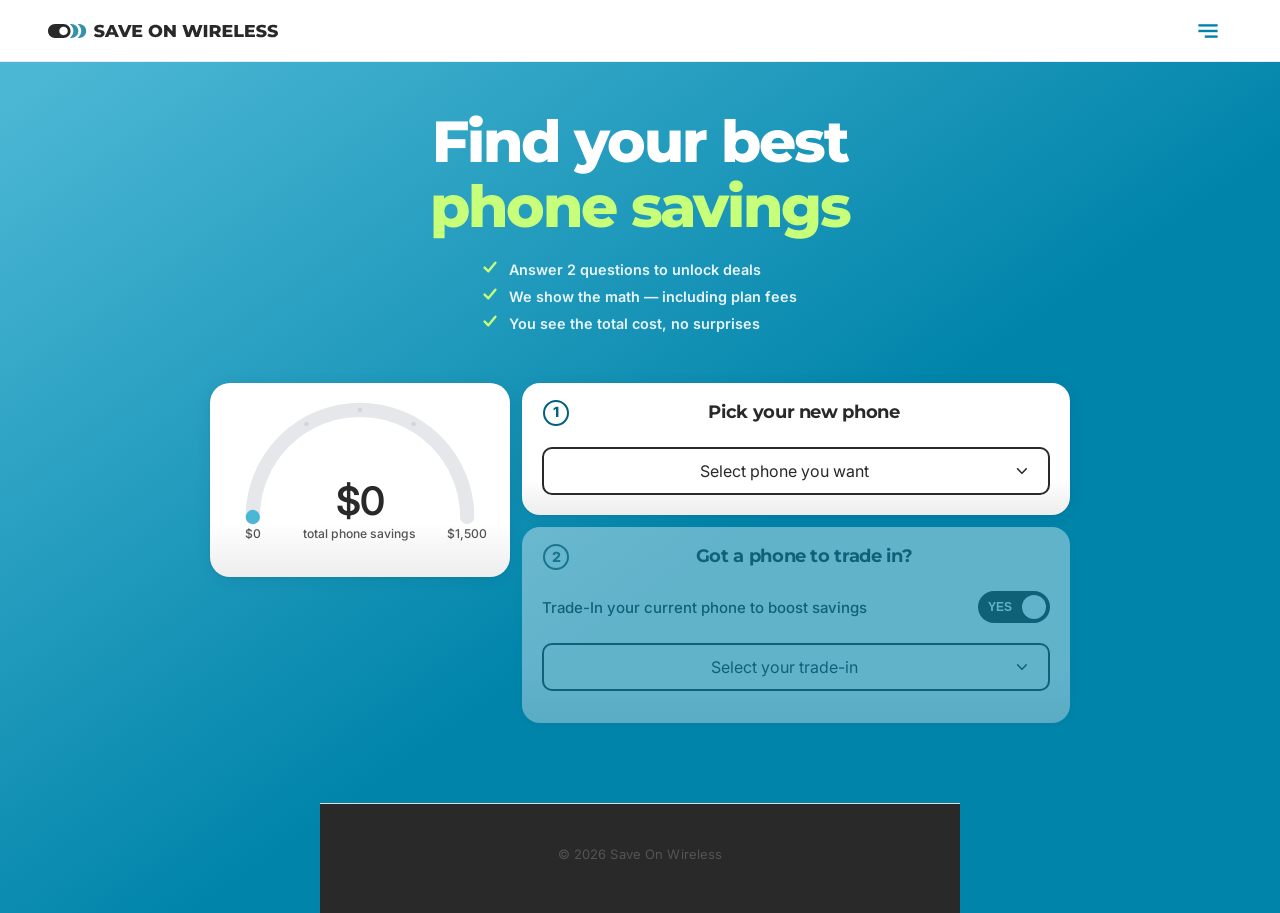
==== commit 42ce01e7: "save experiment progress" ====
--- a/index.html
+++ b/index.html
@@ -86,9 +86,8 @@
           <circle cx="90"  cy="46" r="2.5" fill="var(--color-gray-300)"/>
           <circle cx="150" cy="30" r="2.5" fill="var(--color-gray-300)"/>
           <circle cx="210" cy="46" r="2.5" fill="var(--color-gray-300)"/>
-          <text id="meterNum" x="150" y="138" text-anchor="middle" class="meter-num">$0</text>
-          <text x="150" y="190" text-anchor="middle" class="meter-caption">estimated yearly</text>
-          <text x="150" y="174" text-anchor="middle" class="meter-caption">total cost savings</text>
+          <text id="meterNum" x="150" y="148" text-anchor="middle" class="meter-num">$0</text>
+          <text x="150" y="174" text-anchor="middle" class="meter-caption">total phone savings</text>
           <text x="30"  y="174" text-anchor="middle" class="meter-range">$0</text>
           <text x="270" y="174" text-anchor="middle" class="meter-range">$1,500</text>
         </svg>
@@ -107,14 +106,15 @@
           <label class="visually-hidden" for="phone-select">Select phone you want</label>
           <select class="phone-select" id="phone-select">
             <option value="" disabled selected>Select phone you want</option>
-            <option value="iphone17pro" data-base="180">Apple iPhone 17 Pro</option>
-            <option value="iphone16promax"    data-base="140">Apple iPhone 17 Pro Max</option>
-            <option value="iphone17"    data-base="140">Apple iPhone 17</option>
-            <option value="iphone17e"    data-base="140">Apple iPhone 17e</option>
-            <option value="s26plus"    data-base="170">Samsung Galaxy S26+</option>
-            <option value="s26"         data-base="130">Samsung Galaxy S26</option>
-            <option value="s26ultra"      data-base="120">Samsung Galaxy S26 Ultra</option>
+            <option value="iphone17pro" data-base="180" data-price="$1,099">Apple iPhone 17 Pro</option>
+            <option value="iphone16promax"    data-base="140" data-price="$1,199">Apple iPhone 17 Pro Max</option>
+            <option value="iphone17"    data-base="140" data-price="$799">Apple iPhone 17</option>
+            <option value="iphone17e"    data-base="140" data-price="$599">Apple iPhone 17e</option>
+            <option value="s26plus"    data-base="170" data-price="$999">Samsung Galaxy S26+</option>
+            <option value="s26"         data-base="130" data-price="$799">Samsung Galaxy S26</option>
+            <option value="s26ultra"      data-base="120" data-price="$1,299">Samsung Galaxy S26 Ultra</option>
           </select>
+          <p class="phone-retail-price" id="phone-retail-price"></p>
         </section>
 
         <section class="step is-locked" id="step-trade" aria-labelledby="step-trade-title">
--- a/styles.css
+++ b/styles.css
@@ -305,6 +305,20 @@
   fill: var(--color-ink-muted);
 }
 
+.phone-retail-price {
+  display: none;
+  font-family: var(--font-body);
+  font-size: 14px;
+  color: var(--color-ink);
+  text-align: center;
+  line-height: normal;
+  margin-top: 14px;
+}
+
+.phone-retail-price.is-visible {
+  display: block;
+}
+
 .meter-footer {
   min-height: 2.25rem;
   display: flex;
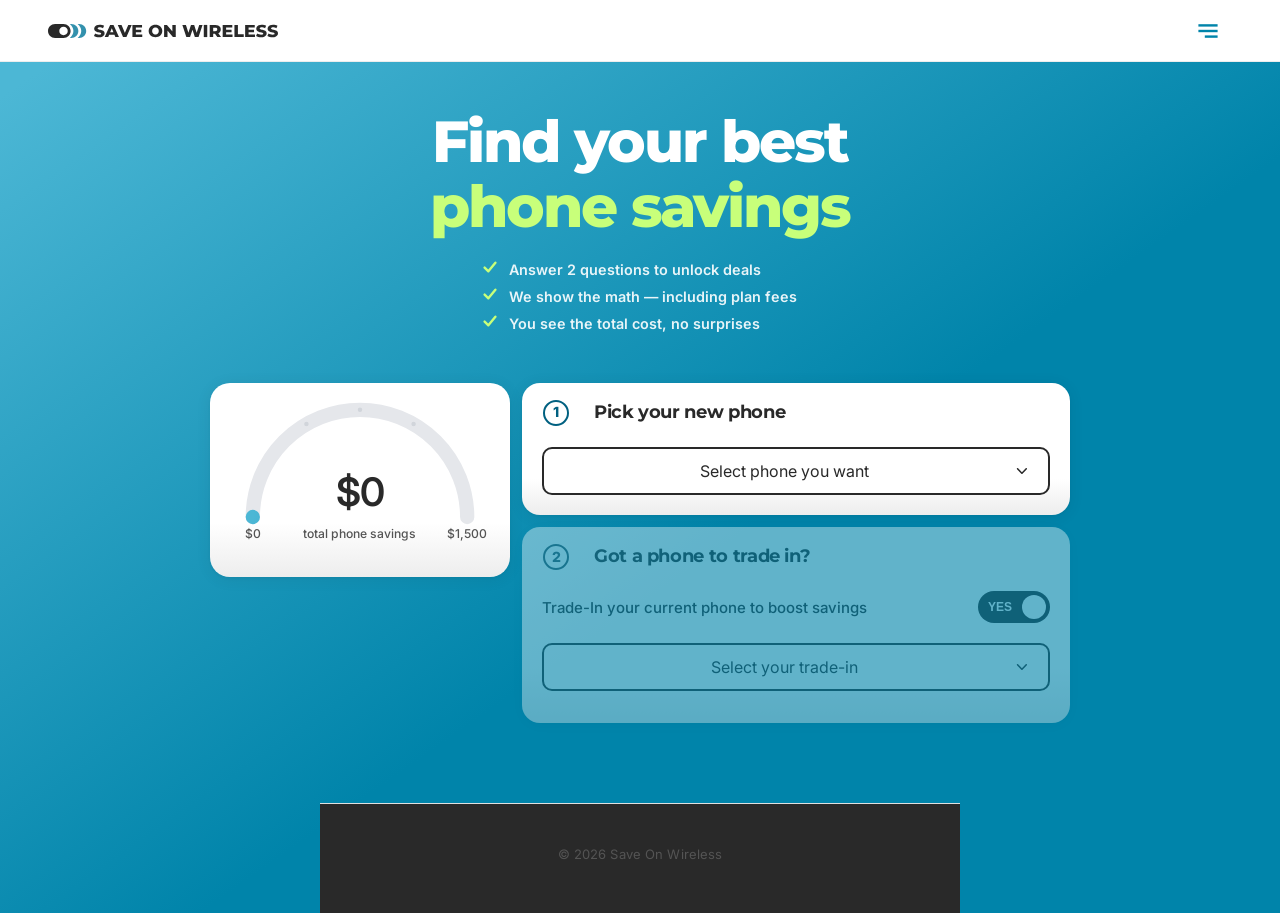
==== commit e6389c1c: "removed extra spacing below trade-in select" ====
--- a/index.html
+++ b/index.html
@@ -86,7 +86,7 @@
           <circle cx="90"  cy="46" r="2.5" fill="var(--color-gray-300)"/>
           <circle cx="150" cy="30" r="2.5" fill="var(--color-gray-300)"/>
           <circle cx="210" cy="46" r="2.5" fill="var(--color-gray-300)"/>
-          <text id="meterNum" x="150" y="148" text-anchor="middle" class="meter-num">$0</text>
+          <text id="meterNum" x="150" y="138" text-anchor="middle" class="meter-num">$0</text>
           <text x="150" y="174" text-anchor="middle" class="meter-caption">total phone savings</text>
           <text x="30"  y="174" text-anchor="middle" class="meter-range">$0</text>
           <text x="270" y="174" text-anchor="middle" class="meter-range">$1,500</text>
@@ -97,8 +97,7 @@
           <div class="step-head">
             <div class="step-marker" id="phone-marker" aria-hidden="true">
               <span class="step-marker-num">1</span>
-              <img src="assets/icon_step_done.svg" alt="" class="step-marker-check" width="27" height="28" aria-hidden="true">
-        
+              <svg class="step-marker-check" width="27" height="28" aria-hidden="true"><use href="#icon-step-done"/></svg>
             </div>
             <h3 class="step-title" id="step-phone-title">Pick your new phone</h3>
       
@@ -106,22 +105,21 @@
           <label class="visually-hidden" for="phone-select">Select phone you want</label>
           <select class="phone-select" id="phone-select">
             <option value="" disabled selected>Select phone you want</option>
-            <option value="iphone17pro" data-base="180" data-price="$1,099">Apple iPhone 17 Pro</option>
-            <option value="iphone16promax"    data-base="140" data-price="$1,199">Apple iPhone 17 Pro Max</option>
-            <option value="iphone17"    data-base="140" data-price="$799">Apple iPhone 17</option>
-            <option value="iphone17e"    data-base="140" data-price="$599">Apple iPhone 17e</option>
-            <option value="s26plus"    data-base="170" data-price="$999">Samsung Galaxy S26+</option>
-            <option value="s26"         data-base="130" data-price="$799">Samsung Galaxy S26</option>
-            <option value="s26ultra"      data-base="120" data-price="$1,299">Samsung Galaxy S26 Ultra</option>
+            <option value="iphone17pro" data-base="180">Apple iPhone 17 Pro</option>
+            <option value="iphone16promax"    data-base="140">Apple iPhone 17 Pro Max</option>
+            <option value="iphone17"    data-base="140">Apple iPhone 17</option>
+            <option value="iphone17e"    data-base="140">Apple iPhone 17e</option>
+            <option value="s26plus"    data-base="170">Samsung Galaxy S26+</option>
+            <option value="s26"         data-base="130">Samsung Galaxy S26</option>
+            <option value="s26ultra"      data-base="120">Samsung Galaxy S26 Ultra</option>
           </select>
-          <p class="phone-retail-price" id="phone-retail-price"></p>
         </section>
 
         <section class="step is-locked" id="step-trade" aria-labelledby="step-trade-title">
           <div class="step-head">
             <div class="step-marker" id="trade-marker" aria-hidden="true">
               <span class="step-marker-num">2</span>
-              <img src="assets/icon_step_done.svg" alt="" class="step-marker-check" width="27" height="28" aria-hidden="true">
+              <svg class="step-marker-check" width="27" height="28" aria-hidden="true"><use href="#icon-step-done"/></svg>
             </div>
             <h3 class="step-title" id="step-trade-title">Got a phone to trade in?</h3>
           </div>
--- a/styles.css
+++ b/styles.css
@@ -3,7 +3,7 @@
 
 :root {
   --color-blue-deep:   #006080;
-  --color-blue-dark:   #0084AA;
+  --color-blue-dark:   #0084aa;
   --color-blue-mid:    #279EC0;
   --color-blue-light:  #4CB7D5;
   --color-lime:        #C8FF7A;
@@ -305,20 +305,6 @@
   fill: var(--color-ink-muted);
 }
 
-.phone-retail-price {
-  display: none;
-  font-family: var(--font-body);
-  font-size: 14px;
-  color: var(--color-ink);
-  text-align: center;
-  line-height: normal;
-  margin-top: 14px;
-}
-
-.phone-retail-price.is-visible {
-  display: block;
-}
-
 .meter-footer {
   min-height: 2.25rem;
   display: flex;
@@ -383,17 +369,29 @@
 }
 
 /* --- Step completed state -------------------------------------------- */
-
+.step.is-complete {
+  background-color: #259CBE;
+  background-image: none;
+}
+
+.step.is-complete .step-marker {
+  color: var(--color-lime);
+}
+
+.step.is-complete .step-title {
+  color: var(--color-white);
+  margin-right: 30px;
+  flex: 1 1 0%;
+  text-align: center;
+}
 
 .step.is-complete .phone-select {
-  border: 1px solid var(--color-border);
-  color: var(--color-blue-dark);
-  font-weight: 500;
-  background-color: var(--color-white);
-}
-.step.is-complete .step-head {
-  margin-bottom: var(--space-3);
-}
+  background-color: #259CBE;
+  border: 1px solid var(--color-white);
+  color: var(--color-white);
+  background-image: url("assets/ico_dropdown_arrow_white.svg");
+}
+
 .step.is-complete .trade-toggle-row {
   opacity: 0;
   visibility: hidden;
@@ -408,7 +406,7 @@
 .step-head {
   display: flex;
   align-items: center;
-  gap: var(--space-2);
+  gap: var(--space-6);
   margin-bottom: var(--space-5);
 }
 
@@ -464,9 +462,8 @@
   letter-spacing: -0.02em;
   color: var(--color-ink);
   transition: color 0.4s cubic-bezier(0.4, 0, 0.2, 1) 0.08s;
-  flex: 1;
-  text-align: center;
   margin-right: 20px;
+  flex: 1 1 0%;
 }
 
 .step-hint {
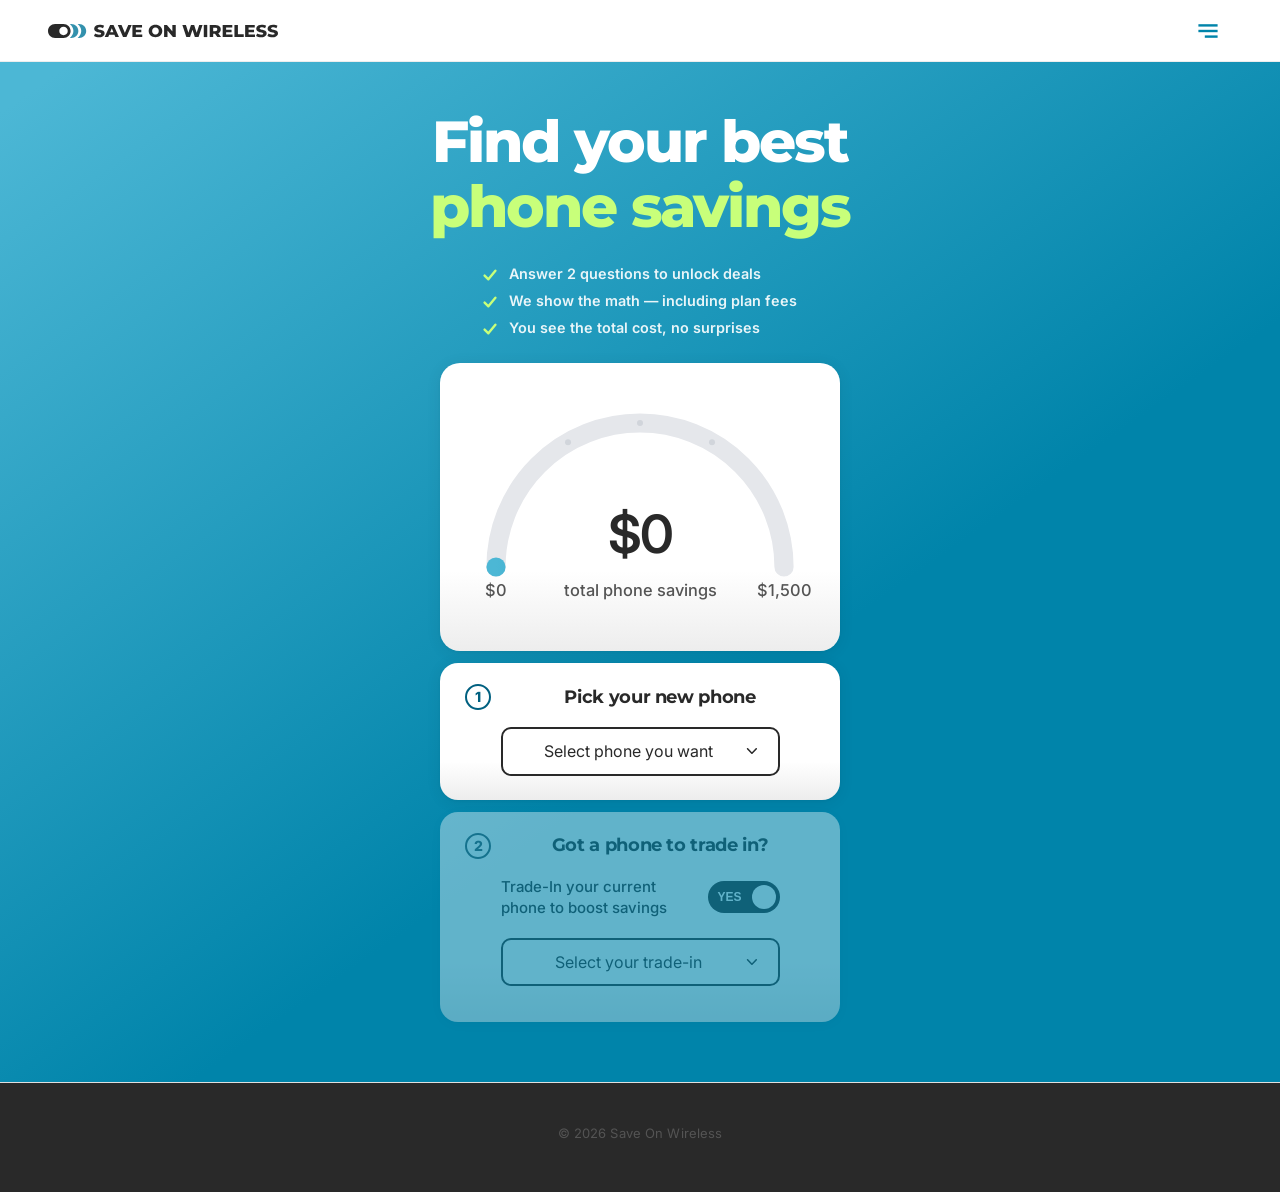
==== commit e0a9a54b: "responsive" ====
--- a/index.html
+++ b/index.html
@@ -46,6 +46,7 @@
     </button>
   </nav>
 
+  <div class="layout-wrap">
   <section class="hero">
     <h1 class="hero-title">
       Find your best<br><span class="hero-title-accent">phone savings</span>
@@ -156,6 +157,7 @@
       </div>
     </div>
   </section>
+  </div>
 
   <footer class="site-footer">
     <p>&copy; 2026 Save On Wireless</p>
--- a/styles.css
+++ b/styles.css
@@ -185,7 +185,7 @@
 
 .hero-item {
   display: flex;
-  align-items: flex-start;
+  align-items: center;
   gap: var(--space-3);
   font-size: 0.9rem;
   font-weight: 600;
@@ -214,8 +214,8 @@
 .calculator {
   max-width: 940px;
   margin: 0 auto;
-  padding: clamp(var(--space-8), 6vw, var(--space-12)) clamp(1.25rem, 4vw, 2.5rem)
-    clamp(var(--space-12), 7vw, 5rem);
+  padding: clamp(var(--space-8), 6vw, var(--space-12)) clamp(2rem, 6vw, 2.5rem)
+    clamp(var(--space-8), 20vw, var(--space-12));
     
 }
 
@@ -251,7 +251,7 @@
   align-items: start;
 }
 
-@media (max-width: 680px) {
+@media (max-width: 767px) {
   .calculator-grid { grid-template-columns: 1fr; }
 }
 
@@ -260,7 +260,7 @@
   position: relative;
   background: var(--color-white);
   border-radius: var(--radius-card);
-  padding: 0 var(--space-4) var(--space-4);
+  padding: 0 var(--space-4) 0;
   box-shadow: var(--shadow-card);
   overflow: hidden;
   background: linear-gradient(180deg, var(--white, #FFF) 72.12%, #EDEDED 100%);
@@ -315,15 +315,16 @@
 
 .meter-badge {
   display: none;
-  padding: var(--space-2) var(--space-4);
+  padding: var(--space-2) var(--space-2);
   border-radius: 8px;
   background: #7EE9FF;
   color: var(--color-ink);
   font-family: var(--font-body);
-  font-size: 0.9rem;
+  font-size: 0.875rem;
   font-weight: 700;
   letter-spacing: 0.02em;
   line-height: var(--leading-snug);
+  width:100%
 }
 
 .meter-badge.is-visible {
@@ -406,7 +407,7 @@
 .step-head {
   display: flex;
   align-items: center;
-  gap: var(--space-6);
+  gap: var(--space-4);
   margin-bottom: var(--space-5);
 }
 
@@ -462,7 +463,6 @@
   letter-spacing: -0.02em;
   color: var(--color-ink);
   transition: color 0.4s cubic-bezier(0.4, 0, 0.2, 1) 0.08s;
-  margin-right: 20px;
   flex: 1 1 0%;
 }
 
@@ -631,7 +631,7 @@
   align-items: center;
   justify-content: center;
   gap: 10px;
-  margin-top:24px;
+  margin-top:20px;
   animation: pop 0.5s cubic-bezier(0.34, 1.56, 0.64, 1);
 }
 
@@ -658,8 +658,6 @@
   line-height: var(--leading-body);
   letter-spacing: 0.01em;
   color: var(--color-ink-muted);
-  max-width: 40rem;
-  margin: 0 auto;
   background-color:var(--color-ink) ;
 }
 
@@ -675,3 +673,154 @@
   60%  { transform: scale(1.08) translateY(0); opacity: 1; }
   100% { transform: scale(1); opacity: 1; }
 }
+
+/* ============================================================
+   TABLET  768px+
+   ============================================================ */
+@media (min-width: 768px) {
+
+  /* Single-column: meter above steps */
+  .calculator-grid {
+    grid-template-columns: 1fr;
+    gap: 12px;
+  }
+
+  /* Constrain and center the widget */
+  .calculator {
+    max-width: 400px;
+    padding-top: 24px;
+    padding-left: 0;
+    padding-right: 0;
+    padding-bottom: 60px;
+  }
+
+  /* Meter card: 24px top/bottom, 20px sides */
+  .meter {
+    padding: 24px 20px;
+  }
+
+  /* Step panels: pt-20 px-24 pb-24 */
+  .step {
+    padding: 20px 24px 24px;
+  }
+
+  /* Step head: tighter gap and margin */
+  .step-head {
+    gap: 12px;
+    margin-bottom: 16px;
+  }
+
+  /* Step title: centered */
+  .step-title {
+    text-align: center;
+  }
+
+  /* Hero title: larger gap before bullets */
+  .hero-title {
+    margin-bottom: 24px;
+  }
+
+  /* Phone select: 279px max-width, centered */
+  .phone-select {
+    display: block;
+    max-width: 279px;
+    margin-left: auto;
+    margin-right: auto;
+  }
+
+  /* Trade-in toggle row: 279px max-width, centered */
+  .trade-toggle-row {
+    max-width: 279px;
+    margin-left: auto;
+    margin-right: auto;
+  }
+
+  /* Meter badge: 279px max-width, centered */
+  .meter-badge {
+    max-width: 279px;
+    margin-left: auto;
+    margin-right: auto;
+  }
+
+  /* CTA: 300px max-width, centered */
+  .cta.is-visible {
+    max-width: 300px;
+    margin-left: auto;
+    margin-right: auto;
+  }
+}
+
+/* ============================================================
+   DESKTOP  1440px+
+   ============================================================ */
+@media (min-width: 1440px) {
+
+  /* 2-column flex row: hero left | widget right
+     padding 0 120px → 1200px usable at 1440px
+     (matches Figma "2 Columns" frame: x=60 + px-60px = 120px inset each side) */
+  .layout-wrap {
+    display: flex;
+    flex-direction: row;
+    align-items: flex-start;
+    justify-content: space-between;
+    max-width: 1320px;
+    padding: 0 60px;
+    margin: 0 auto;
+  }
+
+  /* Left column: hero */
+  .hero {
+    flex: 1;
+    max-width: 582px;
+    text-align: left;
+    padding: 120px 0 60px;
+  }
+
+  /* "Find your best" stays 34px; "phone savings" becomes its own 74px block */
+  .hero-title {
+    font-size: 74px;
+    letter-spacing: -0.5px;
+    line-height: 1;
+    margin-bottom: 32px;
+  }
+
+
+  /* Bullets: left-aligned, gap 24px */
+  .hero-list {
+    gap: 24px;
+    max-width: none;
+    margin: 0;
+  }
+  .hero-item {
+    font-size: 20px;
+  }
+  /* Right column: calculator/widget — 450px, py-60px */
+  .calculator {
+    width: 450px;
+    max-width: 450px;
+    flex-shrink: 0;
+    margin: 0;
+    padding: 100px 0;
+  }
+
+  /* Meter card: 32px padding all sides */
+  .meter {
+    padding: 32px;
+  }
+
+  /* Step marker: slightly larger on desktop */
+  .step-marker {
+    width: 30px;
+    height: 30px;
+  }
+
+  /* Step panels: pt-24 px-24 pb-32 */
+  .step {
+    padding: 24px 24px 32px;
+  }
+
+  /* Step title: 24px on desktop */
+  .step-title {
+    font-size: 24px;
+  }
+}
